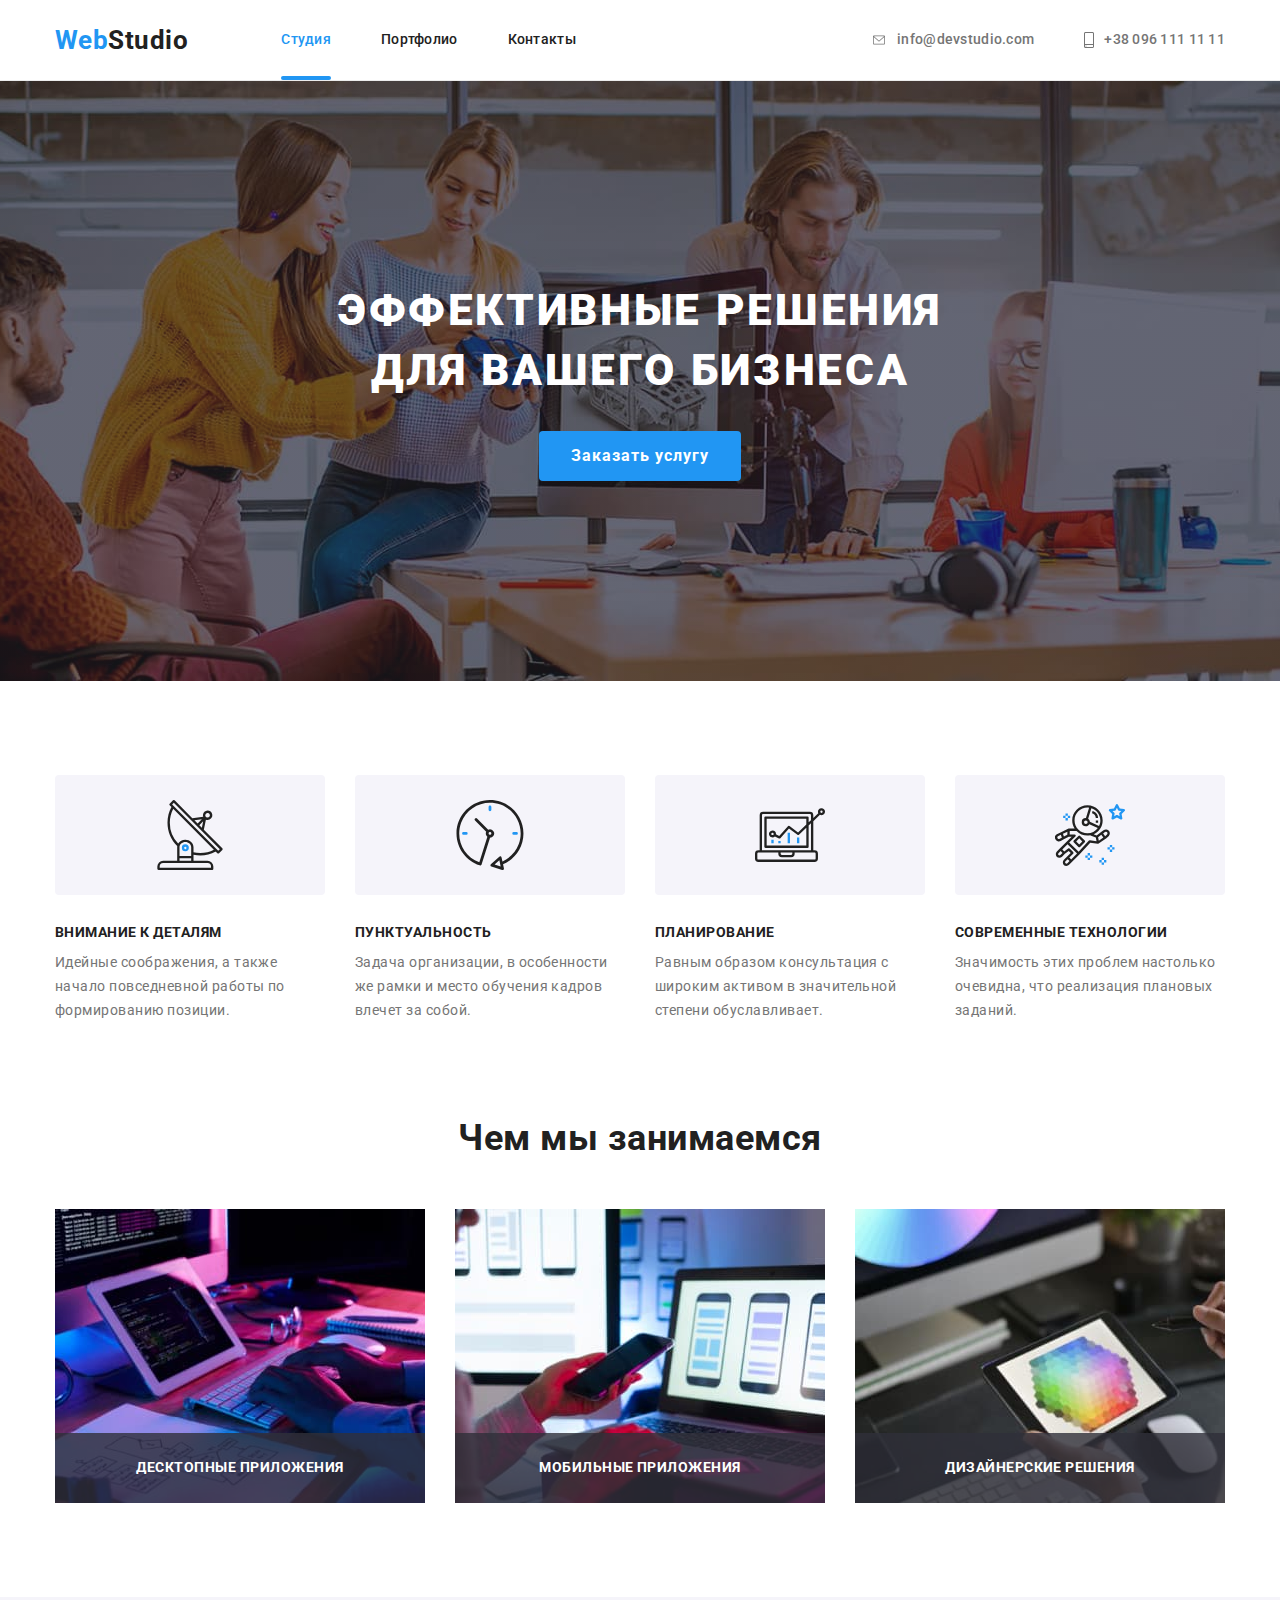
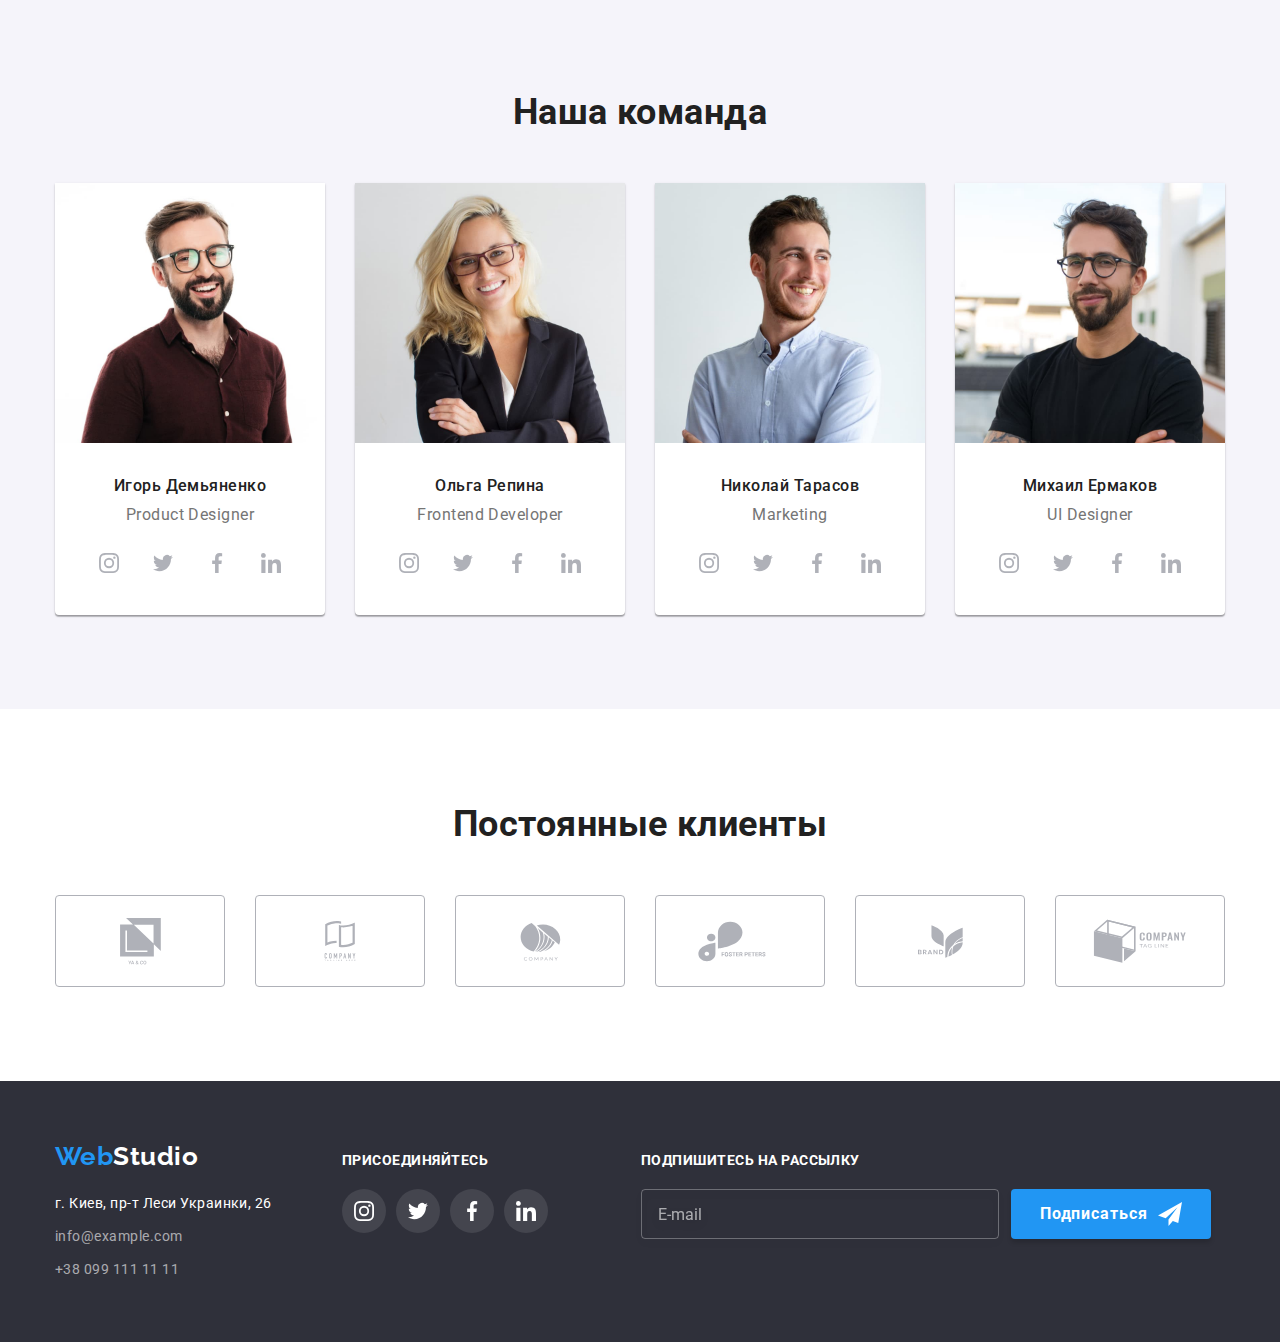
==== index.html @ f4f3c97e "start" ====
<!DOCTYPE html>
<html lang="ru">
  <head>
    <meta charset="UTF-8" />
    <meta http-equiv="X-UA-Compatible" content="IE=edge" />
    <meta name="viewport" content="width=device-width, initial-scale=1.0" />
    <title>Document</title>
    <link rel="preconnect" href="https://fonts.googleapis.com" />
    <link rel="preconnect" href="https://fonts.gstatic.com" crossorigin />
    <link
      href="https://fonts.googleapis.com/css2?family=Raleway:wght@700&family=Roboto:wght@400;500;700;900&display=swap"
      rel="stylesheet"
    />
    <link
      rel="stylesheet"
      href="https://cdnjs.cloudflare.com/ajax/libs/modern-normalize/1.1.0/modern-normalize.min.css"
    />
    <link rel="stylesheet" href="./css/styles.css" />
  </head>

  <body>
    <!-- Шапка -->
    <header class="page-header">
      <nav class="container site-nav">
        <a href="./index.html" lang="en" class="logo link"> <span class="web">Web</span>Studio </a>

        <ul class="nav list">
          <li class="item"><a href="./index.html" class="link current"> Студия </a></li>
          <li class="item"><a href="./portfolio.html" class="link"> Портфолио </a></li>
          <li class="item"><a href="" target="_blank" class="link"> Контакты </a></li>
        </ul>

        <ul class="contacts list">
          <li class="item">
            <a href="mailto:info@devstudio.com" class="mail link">
              <svg class="header-icon" width="16" height="12">
                <use href="./images/icons/icons.svg#prefix__icon-envelope"></use></svg
              >info@devstudio.com
            </a>
          </li>
          <li class="item">
            <a href="tel:+380961111111" class="tel link">
              <svg class="header-icon" width="10" height="16">
                <use href="./images/icons/icons.svg#prefix__icon-smartphone"></use></svg
              >+38 096 111 11 11
            </a>
          </li>
        </ul>
      </nav>
    </header>

    <!-- Основная часть -->

    <main>
      <!-- Герой -->
      <section class="hero">
        <h1 class="hero-title">Эффективные решения для вашего бизнеса</h1>
        <button type="button" class="hero-button" data-modal-open>Заказать услугу</button>
      </section>

      <!-- Наши качества -->

      <section class="section skills">
        <div class="container">
          <h2 class="hidden-title">Наши качества</h2>
          <!-- Спрячем потом с помощью CSS -->
          <ul class="skills-list list">
            <li class="skill">
              <div class="skill-icon">
                <svg class="icon" width="70" height="70">
                  <use href="./images/icons/icons.svg#prefix__icon-antenna"></use>
                </svg>
              </div>
              <h3>Внимание к деталям</h3>
              <p>
                Идейные соображения, а также начало повседневной работы по формированию позиции.
              </p>
            </li>
            <li class="skill">
              <div class="skill-icon">
                <svg class="icon" width="70" height="70">
                  <use href="./images/icons/icons.svg#prefix__icon-clock"></use>
                </svg>
              </div>
              <h3>Пунктуальность</h3>
              <p>
                Задача организации, в особенности же рамки и место обучения кадров влечет за собой.
              </p>
            </li>
            <li class="skill">
              <div class="skill-icon">
                <svg class="icon" width="70" height="70">
                  <use href="./images/icons/icons.svg#prefix__icon-diagram"></use>
                </svg>
              </div>
              <h3>Планирование</h3>
              <p>
                Равным образом консультация с широким активом в значительной степени обуславливает.
              </p>
            </li>
            <li class="skill">
              <div class="skill-icon">
                <svg class="icon" width="70" height="70">
                  <use href="./images/icons/icons.svg#prefix__icon-astronaut"></use>
                </svg>
              </div>
              <h3>Cовременные технологии</h3>
              <p>Значимость этих проблем настолько очевидна, что реализация плановых заданий.</p>
            </li>
          </ul>
        </div>
      </section>

      <!-- Чем мы занимаемся -->

      <section class="section work-areas">
        <div class="container">
          <h2 class="section-title">Чем мы занимаемся</h2>
          <ul class="work-areas-list list">
            <li class="work-area-item">
              <img src="./images/img1.jpg" alt="Пишем код" width="370" height="294" />
              <div class="text-over">
                <p>Десктопные приложения</p>
              </div>
            </li>
            <li class="work-area-item">
              <img
                src="./images/img2.jpg"
                alt="Тестируем приложения на смартфоне"
                width="370"
                height="294"
              />
              <div class="text-over">
                <p>Мобильные приложения</p>
              </div>
            </li>
            <li class="work-area-item">
              <img
                src="./images/img3.jpg"
                alt="Подбираем цветовую гамму"
                width="370"
                height="294"
              />
              <div class="text-over">
                <p>Дизайнерские решения</p>
              </div>
            </li>
          </ul>
        </div>
      </section>

      <!-- Наша команда -->

      <section class="section team">
        <div class="container">
          <h2 class="section-title">Наша команда</h2>
          <ul class="our-team list">
            <li class="team-member igor">
              <img src="./images/img4.jpg" alt="Фото Игорь Демьяненко" width="270" height="260" />
              <div class="description">
                <h3 class="name">Игорь Демьяненко</h3>
                <p lang="en" class="position">Product Designer</p>
                <ul class="social-media-list list">
                  <li class="social-media-icon">
                    <a href="" class="social-link">
                      <svg class="icon" width="20" height="20">
                        <use href="./images/icons/icons.svg#prefix__icon-instagram"></use>
                      </svg>
                    </a>
                  </li>
                  <li class="social-media-icon">
                    <a href="" class="social-link">
                      <svg class="icon" width="20" height="20">
                        <use href="./images/icons/icons.svg#prefix__icon-twitter"></use>
                      </svg>
                    </a>
                  </li>
                  <li class="social-media-icon">
                    <a href="" class="social-link">
                      <svg class="icon" width="20" height="20">
                        <use href="./images/icons/icons.svg#prefix__icon-facebook"></use>
                      </svg>
                    </a>
                  </li>
                  <li class="social-media-icon">
                    <a href="" class="social-link">
                      <svg class="icon" width="20" height="20">
                        <use href="./images/icons/icons.svg#prefix__icon-linkedin"></use>
                      </svg>
                    </a>
                  </li>
                </ul>
              </div>
            </li>
            <li class="team-member olga">
              <img src="./images/img5.jpg" alt="Фото Ольга Репина" width="270" height="260" />
              <div class="description">
                <h3 class="name">Ольга Репина</h3>
                <p lang="en" class="position">Frontend Developer</p>
                <ul class="social-media-list list">
                  <li class="social-media-icon">
                    <a href="" class="social-link">
                      <svg class="icon" width="20" height="20">
                        <use href="./images/icons/icons.svg#prefix__icon-instagram"></use>
                      </svg>
                    </a>
                  </li>
                  <li class="social-media-icon">
                    <a href="" class="social-link">
                      <svg class="icon" width="20" height="20">
                        <use href="./images/icons/icons.svg#prefix__icon-twitter"></use>
                      </svg>
                    </a>
                  </li>
                  <li class="social-media-icon">
                    <a href="" class="social-link">
                      <svg class="icon" width="20" height="20">
                        <use href="./images/icons/icons.svg#prefix__icon-facebook"></use>
                      </svg>
                    </a>
                  </li>
                  <li class="social-media-icon">
                    <a href="" class="social-link">
                      <svg class="icon" width="20" height="20">
                        <use href="./images/icons/icons.svg#prefix__icon-linkedin"></use>
                      </svg>
                    </a>
                  </li>
                </ul>
              </div>
            </li>
            <li class="team-member nicholas">
              <img src="./images/img6.jpg" alt="Фото Николай Тарасов" width="270" height="260" />
              <div class="description">
                <h3 class="name">Николай Тарасов</h3>
                <p lang="en" class="position">Marketing</p>
                <ul class="social-media-list list">
                  <li class="social-media-icon">
                    <a href="" class="social-link">
                      <svg class="icon" width="20" height="20">
                        <use href="./images/icons/icons.svg#prefix__icon-instagram"></use>
                      </svg>
                    </a>
                  </li>
                  <li class="social-media-icon">
                    <a href="" class="social-link">
                      <svg class="icon" width="20" height="20">
                        <use href="./images/icons/icons.svg#prefix__icon-twitter"></use>
                      </svg>
                    </a>
                  </li>
                  <li class="social-media-icon">
                    <a href="" class="social-link">
                      <svg class="icon" width="20" height="20">
                        <use href="./images/icons/icons.svg#prefix__icon-facebook"></use>
                      </svg>
                    </a>
                  </li>
                  <li class="social-media-icon">
                    <a href="" class="social-link">
                      <svg class="icon" width="20" height="20">
                        <use href="./images/icons/icons.svg#prefix__icon-linkedin"></use>
                      </svg>
                    </a>
                  </li>
                </ul>
              </div>
            </li>
            <li class="team-member michael">
              <img src="./images/img7.jpg" alt="Фото Михаил Ермаков" width="270" height="260" />
              <div class="description">
                <h3 class="name">Михаил Ермаков</h3>
                <p lang="en" class="position">UI Designer</p>
                <ul class="social-media-list list">
                  <li class="social-media-icon">
                    <a href="" class="social-link">
                      <svg class="icon" width="20" height="20">
                        <use href="./images/icons/icons.svg#prefix__icon-instagram"></use>
                      </svg>
                    </a>
                  </li>
                  <li class="social-media-icon">
                    <a href="" class="social-link">
                      <svg class="icon" width="20" height="20">
                        <use href="./images/icons/icons.svg#prefix__icon-twitter"></use>
                      </svg>
                    </a>
                  </li>
                  <li class="social-media-icon">
                    <a href="" class="social-link">
                      <svg class="icon" width="20" height="20">
                        <use href="./images/icons/icons.svg#prefix__icon-facebook"></use>
                      </svg>
                    </a>
                  </li>
                  <li class="social-media-icon">
                    <a href="" class="social-link">
                      <svg class="icon" width="20" height="20">
                        <use href="./images/icons/icons.svg#prefix__icon-linkedin"></use>
                      </svg>
                    </a>
                  </li>
                </ul>
              </div>
            </li>
          </ul>
        </div>
      </section>

      <!-- Постоянные клиенты -->

      <section class="section clients">
        <div class="container">
          <h2 class="section-title">Постоянные клиенты</h2>
          <ul class="clients-list list">
            <li class="client-list-item">
              <a href="" class="client-company link">
                <svg class="client-icon" width="41" height="46.7">
                  <use href="./images/icons/icons.svg#prefix__icon-yaco"></use>
                </svg>
              </a>
            </li>
            <li class="client-list-item">
              <a href="" class="client-company link">
                <svg class="client-icon" width="40" height="52">
                  <use href="./images/icons/icons.svg#prefix__icon-company-tagline"></use>
                </svg>
              </a>
            </li>
            <li class="client-list-item">
              <a href="" class="client-company link">
                <svg class="client-icon" width="43" height="41">
                  <use href="./images/icons/icons.svg#prefix__icon-company"></use>
                </svg>
              </a>
            </li>
            <li class="client-list-item">
              <a href="" class="client-company link">
                <svg class="client-icon" width="84" height="41">
                  <use href="./images/icons/icons.svg#prefix__icon-foster-petters"></use>
                </svg>
              </a>
            </li>
            <li class="client-list-item">
              <a href="" class="client-company link">
                <svg class="client-icon" width="63" height="45">
                  <use href="./images/icons/icons.svg#prefix__icon-brand"></use>
                </svg>
              </a>
            </li>
            <li class="client-list-item">
              <a href="" class="client-company link">
                <svg class="client-icon" width="94" height="44">
                  <use href="./images/icons/icons.svg#prefix__icon-tag-line"></use>
                </svg>
              </a>
            </li>
          </ul>
        </div>
      </section>
    </main>

    <!-- Футер -->

    <footer class="page-footer">
      <div class="container footer-flex">
        <div>
          <a href="./index.html" lang="en" class="white-logo link">
            <span class="web">Web</span>Studio
          </a>

          <address>
            <ul class="address-list list">
              <li>
                <a
                  href="https://goo.gl/maps/A1SFex8QC9FyxfqN6"
                  target="_blank"
                  rel="noopener noreferrer"
                  class="link"
                >
                  г. Киев, пр-т Леси Украинки, 26
                </a>
              </li>
              <li>
                <a href="mailto:info@example.com" class="link"> info@example.com </a>
              </li>
              <li><a href="tel:+380991111111" class="link">+38 099 111 11 11</a></li>
            </ul>
          </address>
        </div>
        <div class="social-links">
          <h2 class="hidden-title">Социальные сети</h2>
          <h3>Присоединяйтесь</h3>
          <ul class="social-media-list list">
            <li class="footer-media-icon">
              <a href="" class="footer-social-link">
                <svg class="icon" width="20" height="20">
                  <use href="./images/icons/icons.svg#prefix__icon-instagram"></use>
                </svg>
              </a>
            </li>
            <li class="footer-media-icon">
              <a href="" class="footer-social-link">
                <svg class="icon" width="20" height="20">
                  <use href="./images/icons/icons.svg#prefix__icon-twitter"></use>
                </svg>
              </a>
            </li>
            <li class="footer-media-icon">
              <a href="" class="footer-social-link">
                <svg class="icon" width="20" height="20">
                  <use href="./images/icons/icons.svg#prefix__icon-facebook"></use>
                </svg>
              </a>
            </li>
            <li class="footer-media-icon">
              <a href="" class="footer-social-link">
                <svg class="icon" width="20" height="20">
                  <use href="./images/icons/icons.svg#prefix__icon-linkedin"></use>
                </svg>
              </a>
            </li>
          </ul>
        </div>

        <form class="subscription-form">
          <h3>Подпишитесь на рассылку</h3>
          <div class="subscription-form-field">
            <label class="visually-hidden" for="sub-email">Подписка на рассылку</label>
            <input
              class="subscription-input"
              type="email"
              name="E-mail"
              id="sub-email"
              placeholder="E-mail"
            />

            <button class="subscription-button" type="submit">
              Подписаться
              <svg class="icon" width="24" height="24">
                <use href="./images/icons/icons.svg#icon-send"></use>
              </svg>
            </button>
          </div>
        </form>
      </div>
    </footer>

    <div class="backdrop is-hidden" data-modal>
      <div class="modal">
        <button class="close-icon" data-modal-close>
          <svg width="11" height="11">
            <use href="./images/icons/icons.svg#icon-close-btn"></use>
          </svg>
        </button>
        <h2 class="hidden-title">Форма заказа услуги</h2>
        <p class="modal-title">Оставьте свои данные, мы вам перезвоним</p>
        <form class="form" autocomplete="off">
          <div class="form-field">
            <label for="name" class="input-label">Имя</label>
            <div class="input-wrap">
              <input type="text" name="username" id="name" class="modal-input" autofocus />
              <svg class="input-icon" width="18" height="18">
                <use href="./images/icons/icons.svg#icon-person-black"></use>
              </svg>
            </div>
          </div>
          <div class="form-field">
            <label for="tel" class="input-label">Телефон</label>
            <div class="input-wrap">
              <input type="tel" name="username" id="tel" class="modal-input" />
              <svg class="input-icon" width="18" height="18">
                <use href="./images/icons/icons.svg#icon-phone-black"></use>
              </svg>
            </div>
          </div>
          <div class="form-field">
            <label for="email" class="input-label">Почта</label>
            <div class="input-wrap">
              <input type="email" name="email" id="email" class="modal-input" />
              <svg class="input-icon" width="18" height="18">
                <use href="./images/icons/icons.svg#icon-email-black"></use>
              </svg>
            </div>
          </div>
          <div class="form-field comments-field">
            <label for="comments" class="input-label">Комментарий</label>
            <textarea
              class="modal-input comments"
              name="comments"
              id="comments"
              placeholder="Введите текст"
            ></textarea>
          </div>
          <div class="form-field agreement">
            <input
              type="checkbox"
              class="modal-check visually-hidden"
              name="confirm"
              id="confirm"
            />
            <label for="confirm" class="confirm-label">
              Соглашаюсь с рассылкой и принимаю
              <a href="" class="link confirm-rools">Условия договора</a>
            </label>
          </div>
          <button type="submit" class="send-button">Отправить</button>
        </form>
      </div>
    </div>
    <script src="./js/modal.js"></script>
  </body>
</html>
---- css/styles.css ----
:root {
  --primary-text-color: #212121;
  --secondary-text-color: #757575;
  --accent-color: #2196f3;
  --main-white: #ffffff;
  --dark-bg-color: #2f303a;
  --light-bg-color: #f5f4fa;
  --transition-duration: 250ms;
  --transition-timing-function: cubic-bezier(0.4, 0, 0.2, 1);
}

body {
  color: var(--primary-text-color);
  background-color: var(--main-white, #ffffff);

  font-family: Roboto, sans-serif;
  letter-spacing: 0.03em;
}

.page-header {
  background-color: #ffffff;
  border-bottom: 1px solid #ececec;
}

.container {
  width: 1200px;
  margin-left: auto;
  margin-right: auto;
  padding-left: 15px;
  padding-right: 15px;
}

/* logo */
.site-nav {
  display: flex;
  align-items: center;
}
.logo {
  color: var(--primary-text-color);

  font-family: Raleway, sans-serif;
  font-weight: 700;
  font-size: 26px;
  line-height: 1.19;
}
.web {
  color: var(--accent-color);
}

/* header */
.list {
  padding: 0;
  margin: 0;

  list-style: none;
}
.link,
.link:visited {
  text-decoration: none;
  color: inherit;
  font-family: inherit;

  transition-property: color;
  transition-duration: var(--transition-duration);
  transition-timing-function: var(--transition-timing-function);
}
.nav {
  display: flex;
  margin-left: 93px;
}
.nav .item {
  position: relative;
}
.nav .item:not(:last-child) {
  margin-right: 50px;
}

.nav .link {
  display: block;
  padding-top: 32px;
  padding-bottom: 32px;

  color: var(--primary-text-color);

  font-weight: 500;
  font-size: 14px;
  line-height: 1.14;
  letter-spacing: 0.02em;
}
.nav .link.current {
  color: var(--accent-color);
}
.current::after {
  content: '';
  position: absolute;
  left: 0;
  bottom: 0;

  height: 4px;
  width: 100%;
  background: #2196f3;
  border-radius: 2px;
}

.contacts {
  display: flex;
  margin-left: auto;
}
.contacts .item + .item {
  margin-left: 50px;
}

.contacts .link {
  display: block;
  padding-top: 32px;
  padding-bottom: 32px;

  color: var(--secondary-text-color);

  font-weight: 500;
  font-size: 14px;
  line-height: 1.14;
  letter-spacing: 0.02em;
}
.site-nav .link:hover,
.site-nav .link:focus {
  color: var(--accent-color);
}
.contacts .item > a {
  display: inline-flex;
  justify-content: center;
  align-items: center;
}
.header-icon {
  fill: currentColor;
  margin-right: 10px;
}

/* hero */
.hero {
  max-width: 1600px;
  min-height: 600px;
  margin-left: auto;
  margin-right: auto;

  padding-top: 200px;
  padding-bottom: 200px;

  background-color: #c4c4c4;
  background-image: linear-gradient(to right, rgba(47, 48, 58, 0.4), rgba(47, 48, 58, 0.4)),
    url(../images/icons/fon.jpg);
  background-repeat: no-repeat;
  background-position: center;
  background-size: cover;

  /* background-color: var(--secondary-bg-color); */
  text-align: center;
}
.hero-title {
  margin: 0 auto;
  margin-bottom: 30px;
  width: 696px;

  color: var(--main-white);

  font-weight: 900;
  font-size: 44px;
  line-height: 1.36;

  letter-spacing: 0.06em;
  text-transform: uppercase;
}
.hero-button {
  display: inline-block;
  padding: 10px 32px;
  border-radius: 4px;
  min-width: 200px;
  border: none;

  color: var(--main-white);
  background-color: var(--accent-color);
  cursor: pointer;

  font-family: inherit;
  font-weight: 700;
  font-size: 16px;
  line-height: 1.88;
  letter-spacing: 0.06em;
}

/* section skills */

/* .section {
  padding-top: 94px;
  padding-bottom: 94px;
}   
- мені зручніше було кожній секції окремо все задавати, 
до того ж, в мене окремо є секції skills & work-areas 
в них відрізняються паддінги, чи їх треба в одну секцію винести? 
*/

.skills {
  padding-top: 94px;
  padding-bottom: 94px;
}
.hidden-title,
.visually-hidden {
  position: absolute;
  width: 1px;
  height: 1px;
  margin: -1px;
  border: 0;
  padding: 0;

  white-space: nowrap;
  clip-path: inset(100%);
  clip: rect(0 0 0 0);
  overflow: hidden;
}
.skills-list {
  display: flex;
  justify-content: space-between;
}
.skill {
  /* width: 270px; */
  width: calc((100% - 3 * 30px) / 4);
}

.skill-icon {
  display: flex;
  justify-content: center;
  align-items: center;

  width: 270px;
  height: 120px;

  background-color: var(--light-bg-color);

  border-radius: 4px;
  margin-top: 0;
  margin-bottom: 30px;
}

.skills-list h3 {
  margin-top: 0;
  margin-bottom: 10px;

  font-weight: 700;
  font-size: 14px;
  line-height: 1.14;

  text-transform: uppercase;
}
.skills-list p {
  margin-top: 0;
  margin-bottom: 0;

  color: var(--secondary-text-color);

  font-size: 14px;
  line-height: 1.71;
}

/* work areas section */
.work-areas {
  margin-top: 0;
  margin-bottom: 0;
  padding-bottom: 94px;
}
.work-areas-list {
  display: flex;
  justify-content: space-between;
  /* vertical-align: bottom; */
}
.section-title {
  margin-top: 0;
  margin-bottom: 50px;

  font-weight: 700;
  font-size: 36px;
  line-height: 1.17;
  text-align: center;
}
.work-area-item {
  position: relative;
}
.work-area-item img {
  display: block;
}

.text-over {
  position: absolute;
  display: flex;
  justify-content: center;
  align-items: center;

  left: 0;
  bottom: 0;

  width: 100%;
  height: 70px;
  padding: 27px;

  background-color: rgba(47, 48, 58, 0.8);
  color: var(--main-white);

  font-weight: 700;
  font-size: 14px;
  line-height: 1.14;

  text-transform: uppercase;
}

/* team section */
.team {
  padding-top: 94px;
  padding-bottom: 94px;

  background-color: var(--light-bg-color);
}
.our-team {
  display: flex;
  justify-content: space-between;
}

.team-member {
  background-color: var(--main-white);

  box-shadow: 0px 1px 3px rgba(0, 0, 0, 0.12), 0px 1px 1px rgba(0, 0, 0, 0.14),
    0px 2px 1px rgba(0, 0, 0, 0.2);
  border-radius: 0px 0px 4px 4px;
}
.description {
  padding-top: 30px;
  padding-bottom: 30px;
}
.name {
  margin-top: 0;
  margin-bottom: 10px;

  font-weight: 500;
  font-size: 16px;
  line-height: 1.18;
  text-align: center;
}
.position {
  margin-top: 0;
  margin-bottom: 16px;

  color: var(--secondary-text-color);

  font-size: 16px;
  line-height: 1.18;
  text-align: center;
}
.social-media-list {
  display: flex;
  align-items: center;
  justify-content: center;
}
.social-media-icon + .social-media-icon {
  margin-left: 10px;
}
.social-link {
  display: inline-flex;
  justify-content: center;
  align-items: center;

  padding: 0;
  width: 44px;
  height: 44px;
  border-radius: 50%;

  fill: #afb1b8;

  transition: fill var(--transition-duration) var(--transition-timing-function),
    background-color var(--transition-duration) var(--transition-timing-function);
}

.social-link:hover,
.social-link:focus {
  fill: var(--main-white);
  background-color: var(--accent-color);
}

/* clients */
.clients {
  padding-top: 94px;
  padding-bottom: 94px;
}
.clients-list {
  display: flex;
  justify-content: space-between;
}
.client-company {
  display: inline-flex;
  align-items: center;
  justify-content: center;

  width: 170px;
  height: 92px;

  border: 1px solid #afb1b8;
  border-radius: 4px;
  fill: #afb1b8;

  transition: fill var(--transition-duration) var(--transition-timing-function),
    border var(--transition-duration) var(--transition-timing-function);
}

.client-company:hover,
.client-company:focus {
  fill: var(--accent-color);
  border: 1px solid var(--accent-color);
}

/* Portfolio */
/* filter */
.projects {
  padding-top: 94px;
  padding-bottom: 94px;
}
.filter-list {
  padding-bottom: 50px;
  display: flex;
  justify-content: center;
}
.filter-list .item:not(:last-child) {
  margin-right: 8px;
}

.filter-button {
  min-width: 73px;
  padding: 6px 22px;
  border: none;
  border-radius: 4px;

  color: var(--primary-text-color);
  background-color: #f5f4fa;

  font-family: Roboto, sans-serif;
  font-style: normal;
  font-weight: 500;
  font-size: 16px;
  line-height: 1.62;
  text-align: center;
  letter-spacing: 0.03em;

  transition: color var(--transition-duration) var(--transition-timing-function),
    background-color var(--transition-duration) var(--transition-timing-function),
    box-shadow var(--transition-duration) var(--transition-timing-function);
}
.filter-button:hover,
.filter-button:focus {
  color: var(--main-white);
  background-color: var(--accent-color);
  cursor: pointer;

  box-shadow: 0px 3px 1px rgba(0, 0, 0, 0.1), 0px 1px 2px rgba(0, 0, 0, 0.08),
    0px 2px 2px rgba(0, 0, 0, 0.12);
}

/* gallery */
.projects-list {
  display: flex;
  flex-wrap: wrap;
}
.projects-list-item {
  /* width: 370px; */
  width: calc((100% - 60px) / 3);
  margin-right: 30px;
  margin-bottom: 30px;
}
.projects-list-item:nth-child(3n) {
  margin-right: 0;
}
.projects-list-item:nth-last-child(-n + 3) {
  margin-bottom: 0;
}
.project {
  display: block;

  transition: box-shadow var(--transition-duration) var(--transition-timing-function);
}
.overlay {
  position: relative;
  overflow: hidden;
  display: flex;
}
.project-description {
  position: absolute;
  top: 0;
  left: 0;
  display: flex;
  justify-content: center;
  align-items: center;

  width: 100%;
  height: 100%;
  padding: 63px 24px;

  background-color: var(--accent-color);
  opacity: 0.9;
  color: var(--main-white);
  font-size: 18px;
  line-height: 1.5;
  transform: translateY(105%);

  transition: transform var(--transition-duration) var(--transition-timing-function);
}

.project:hover,
.project:focus {
  box-shadow: 0px 1px 1px rgba(0, 0, 0, 0.12), 0px 4px 4px rgba(0, 0, 0, 0.06),
    1px 4px 6px rgba(0, 0, 0, 0.16);
  cursor: pointer;
}

.project:hover .project-description,
.project:focus .project-description {
  transform: translateY(0);
}
.project > img {
  display: block;
}

.projects-list-item .text {
  padding: 20px 24px;
  border-bottom: 1px solid #eeeeee;
  border-left: 1px solid #eeeeee;
  border-right: 1px solid #eeeeee;
}
.project-title {
  margin-top: 0;
  margin-bottom: 4px;

  font-weight: 700;
  font-size: 18px;
  line-height: 2;
  letter-spacing: 0.06em;
}
.project-type {
  margin-top: 0;
  margin-bottom: 0;

  color: var(--secondary-text-color);

  font-size: 16px;
  line-height: 1.88;
}

/* footer */
.page-footer {
  padding-top: 60px;
  padding-bottom: 60px;

  background-color: var(--dark-bg-color);
}
.page-footer .white-logo {
  display: block;
  margin-bottom: 20px;

  color: var(--main-white);

  font-family: Raleway, sans-serif;
  font-weight: 700;
  font-size: 26px;
  line-height: 1.19;
}
.address-list > li:not(:last-child) {
  display: block;
  margin-bottom: 9px;
}
.address-list .link {
  color: rgba(255, 255, 255, 0.6);

  font-style: normal;
  font-weight: 400;
  font-size: 14px;
  line-height: 1.71;
}
.address-list .link:hover,
.address-list .link:focus {
  color: var(--accent-color);
}
.address-list [rel] {
  color: var(--main-white);
}
.page-footer h3 {
  margin-top: 0;
  margin-bottom: 20px;

  font-weight: 700;
  font-size: 14px;
  line-height: 1.14;

  text-transform: uppercase;
  color: var(--main-white);
}
.footer-flex {
  display: flex;
  align-items: baseline;
  /* justify-content: space-between; */
}
.social-links {
  margin-left: 70px;
}
.footer-media-icon + .footer-media-icon {
  margin-left: 10px;
}
.footer-social-link {
  display: inline-flex;
  justify-content: center;
  align-items: center;

  padding: 0;
  width: 44px;
  height: 44px;
  border-radius: 50%;

  fill: var(--main-white);
  background-color: rgba(255, 255, 255, 0.1);

  transition: background-color var(--transition-duration) var(--transition-timing-function);
}
.footer-social-link:hover,
.footer-social-link:focus {
  background-color: var(--accent-color);
}
.subscription-form {
  margin-left: 93px;
}
.subscription-form-field {
  display: flex;
}
.subscription-input {
  width: 358px;
  height: 50px;
  padding-left: 16px;

  border: 1px solid rgba(255, 255, 255, 0.3);
  filter: drop-shadow(0px 4px 4px rgba(0, 0, 0, 0.15));
  border-radius: 4px;

  background-color: transparent;
  color: var(--main-white);
  outline: none;

  cursor: pointer;
  transition: border-color var(--transition-duration) var(--transition-timing-function);
}
.subscription-input::placeholder {
  color: rgba(255, 255, 255, 0.6);
}
.subscription-input:hover,
.subscription-input:focus {
  border-color: var(--accent-color);
}
.subscription-button {
  display: flex;
  align-items: center;
  justify-content: center;

  padding: 10px;
  min-width: 200px;
  margin-left: 12px;

  color: var(--main-white);
  background-color: var(--accent-color);
  box-shadow: 0px 4px 4px rgba(0, 0, 0, 0.15);
  border: none;
  border-radius: 4px;

  font-family: inherit;
  font-weight: 700;
  font-size: 16px;
  line-height: 1.88;
  letter-spacing: 0.06em;

  cursor: pointer;
}
.subscription-button .icon {
  margin-left: 10px;
}

/*  MODAL */

.backdrop {
  position: fixed;
  top: 0;
  left: 0;
  width: 100%;
  height: 100%;

  background-color: rgba(0, 0, 0, 0.2);
  transition: opacity 300ms var(--transition-timing-function),
    visibility 300ms var(--transition-timing-function);
}
.backdrop.is-hidden {
  opacity: 0;
  pointer-events: none;
  visibility: hidden;
}

.backdrop.is-hidden .modal {
  transform: translate(-50%, -50%) scale(0.5) rotate(360deg);
}

.modal {
  position: absolute;
  z-index: 1;
  top: 50%;
  left: 50%;
  transform: translate(-50%, -50%) scale(1) rotate(0);

  width: 528px;
  min-height: 581px;
  padding: 40px 39px 40px 41px;

  background-color: var(--main-white);
  box-shadow: 0px 1px 3px rgba(0, 0, 0, 0.12), 0px 1px 1px rgba(0, 0, 0, 0.14),
    0px 2px 1px rgba(0, 0, 0, 0.2);
  border-radius: 4px;

  transition: transform 300ms var(--transition-timing-function);
}

.close-icon {
  display: flex;
  justify-content: center;
  align-items: center;

  position: absolute;
  top: 8px;
  right: 8px;

  width: 30px;
  height: 30px;

  background-color: transparent;
  border: 1px solid rgba(0, 0, 0, 0.1);
  border-radius: 50%;

  cursor: pointer;
  transition: fill var(--transition-duration) var(--transition-timing-function);
}
.close-icon:hover,
.close-icon:focus {
  fill: var(--accent-color);
}
.modal-title {
  margin-top: 0;
  margin-bottom: 12px;
  text-align: center;

  font-weight: 700;
  font-size: 20px;
  line-height: 1.15;

  color: var(--primary-text-color);
}

.form-field {
  margin-bottom: 10px;
}
.input-wrap {
  position: relative;
}

.modal-input {
  width: 100%;
  height: 40px;
  padding-left: 42px;

  border: 1px solid rgba(33, 33, 33, 0.2);
  border-radius: 4px;

  background-color: transparent;
  color: var(--primary-text-color);
  outline: none;

  cursor: pointer;
  transition: border-color var(--transition-duration) var(--transition-timing-function);
}

.modal-input:focus,
.modal-input:hover {
  border-color: var(--accent-color);
}

.modal-input:focus + .input-icon,
.modal-input:hover + .input-icon {
  fill: var(--accent-color);
}

.input-icon {
  position: absolute;
  left: 12px;
  top: 50%;
  transform: translateY(-50%);
  transition: fill var(--transition-duration) var(--transition-timing-function);
}
.comments-field {
  margin-bottom: 20px;
}
.comments {
  resize: none;

  height: 120px;
  padding: 16px;
}
.input-label {
  display: block;
  margin-bottom: 4px;

  font-size: 12px;
  line-height: 1.17;
  letter-spacing: 0.01em;

  color: var(--secondary-text-color);
}

.comments::placeholder {
  color: rgba(117, 117, 117, 0.5);
}

.agreement {
  margin-bottom: 30px;
}
.confirm-label {
  position: relative;
  display: flex;
  align-items: center;
  justify-content: center;

  font-size: 14px;
  line-height: 1.7;

  color: var(--secondary-text-color);
}
.confirm-label::before {
  content: '';
  width: 16px;
  height: 15px;

  border: 2px solid var(--primary-text-color);
  border-radius: 3px;
  margin-right: 8px;
}
.modal-check:checked + .confirm-label::before {
  background-color: var(--accent-color);
  background-image: url(../images/icons/check-icon.svg);
  background-repeat: no-repeat;
  background-position: center;
  background-size: contain;
  border: transparent;
}
.modal-check:hover + .confirm-label::before,
.modal-check:focus + .confirm-label::before {
  border-color: var(--accent-color);
}

.link.confirm-rools {
  margin-left: 4px;

  color: var(--accent-color);
  line-height: 0.85;
  border-bottom: 1px solid var(--accent-color);
}
.send-button {
  display: flex;
  justify-content: center;
  margin-right: auto;
  margin-left: auto;

  padding: 10px;
  min-width: 200px;

  color: var(--main-white);
  background-color: var(--accent-color);
  box-shadow: 0px 4px 4px rgba(0, 0, 0, 0.15);
  border: none;
  border-radius: 4px;

  font-family: inherit;
  font-weight: 700;
  font-size: 16px;
  line-height: 1.88;
  letter-spacing: 0.06em;

  cursor: pointer;
  transition: background-color var(--transition-duration) var(--transition-timing-function);
}
.send-button:hover,
.send-button:focus {
  background-color: #188ce8;
}
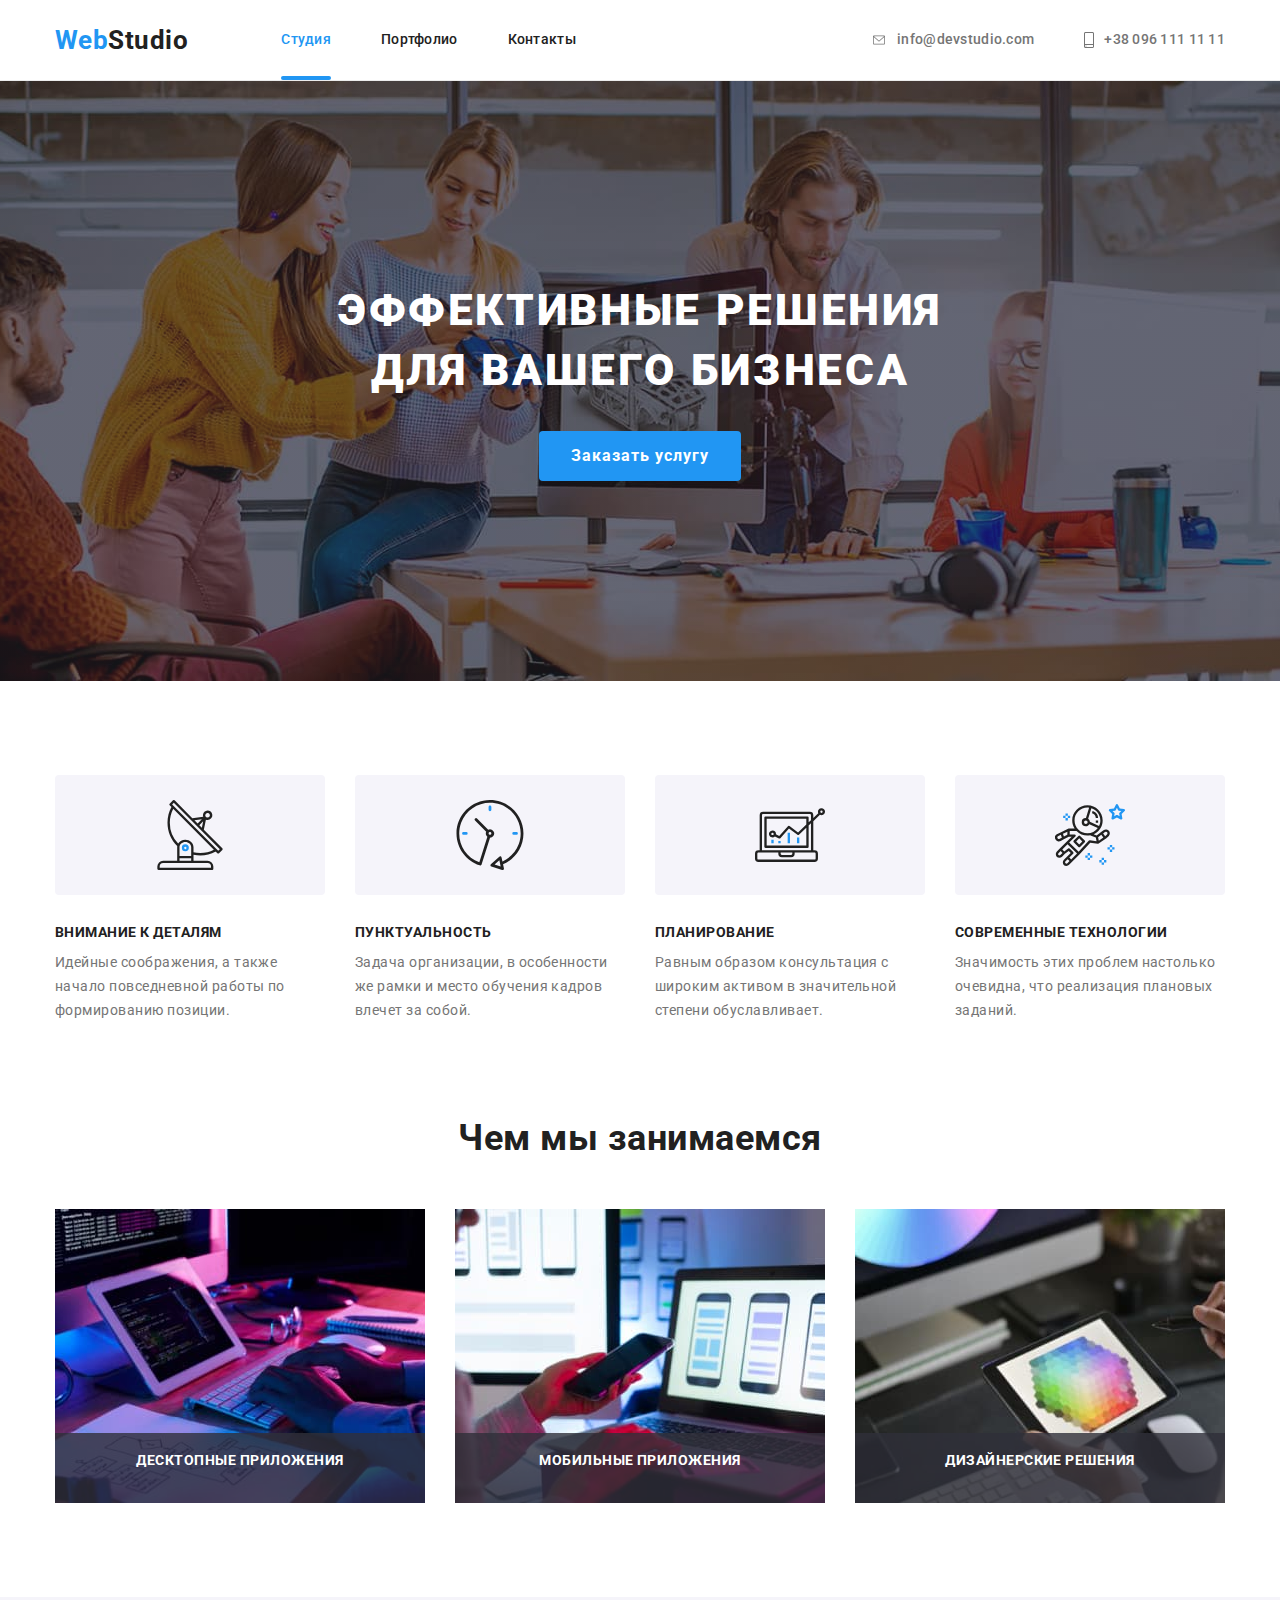
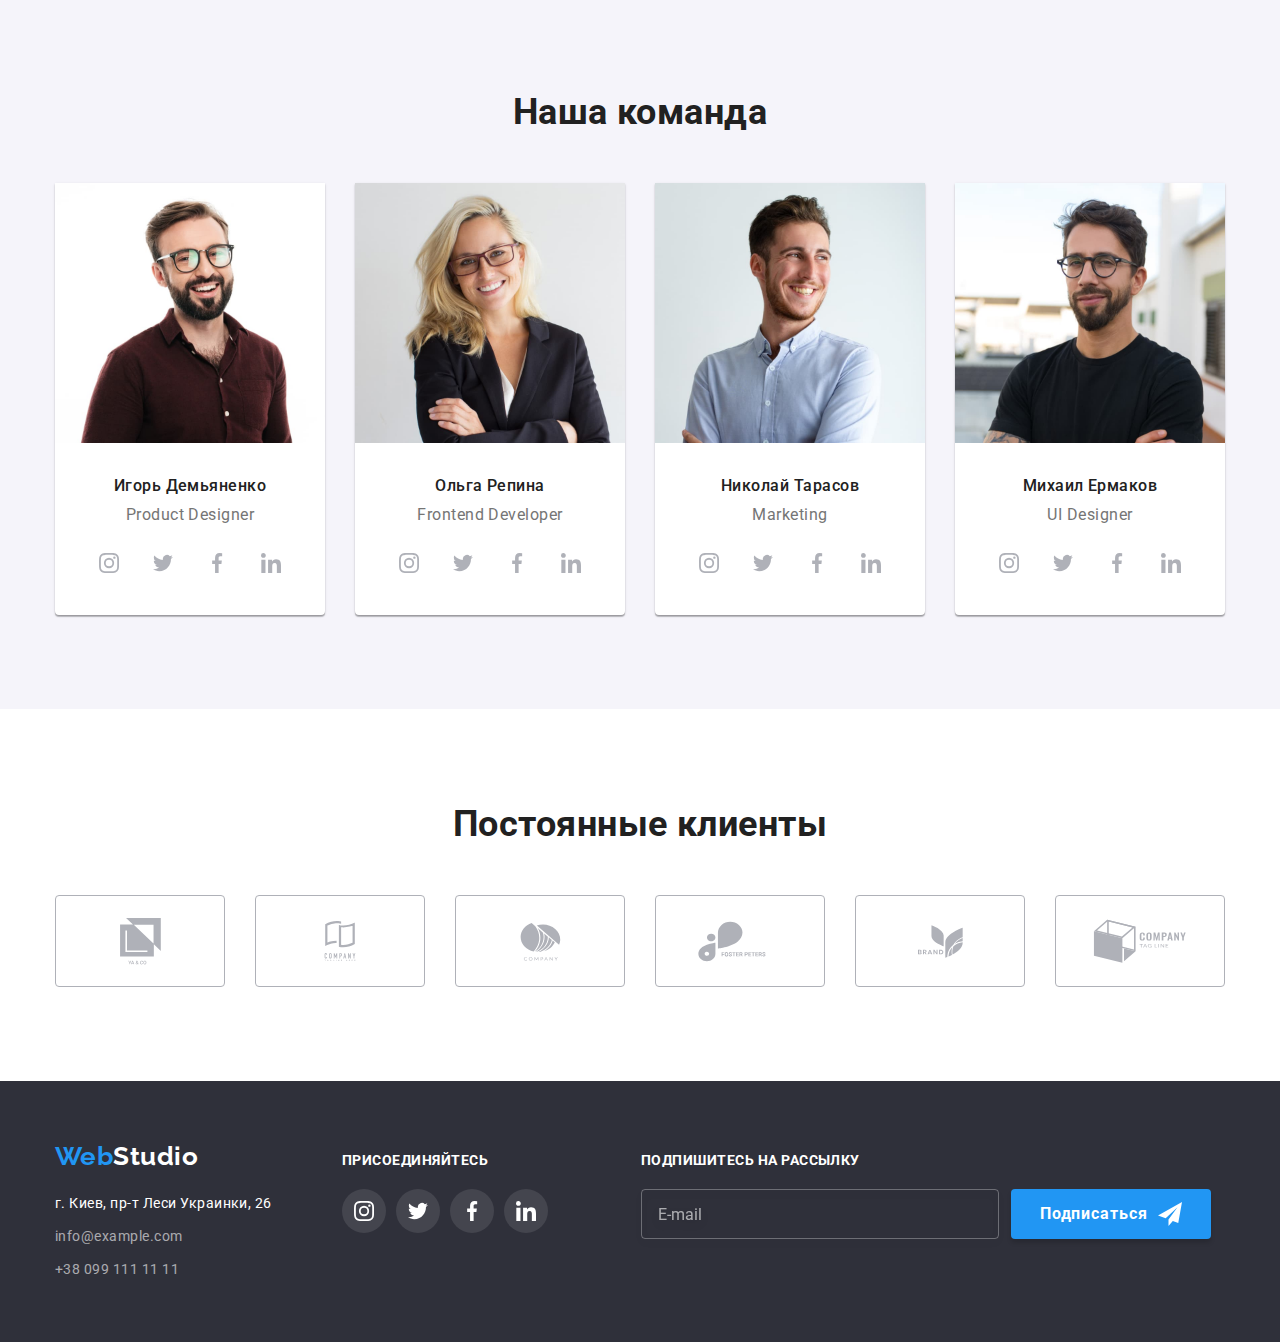
==== commit c72b2a66: "" ====
--- a/index.html
+++ b/index.html
@@ -20,33 +20,43 @@
 
   <body>
     <!-- Шапка -->
-    <header class="page-header">
-      <nav class="container site-nav">
-        <a href="./index.html" lang="en" class="logo link"> <span class="web">Web</span>Studio </a>
-
-        <ul class="nav list">
-          <li class="item"><a href="./index.html" class="link current"> Студия </a></li>
-          <li class="item"><a href="./portfolio.html" class="link"> Портфолио </a></li>
-          <li class="item"><a href="" target="_blank" class="link"> Контакты </a></li>
-        </ul>
-
-        <ul class="contacts list">
-          <li class="item">
-            <a href="mailto:info@devstudio.com" class="mail link">
-              <svg class="header-icon" width="16" height="12">
-                <use href="./images/icons/icons.svg#prefix__icon-envelope"></use></svg
-              >info@devstudio.com
-            </a>
-          </li>
-          <li class="item">
-            <a href="tel:+380961111111" class="tel link">
-              <svg class="header-icon" width="10" height="16">
-                <use href="./images/icons/icons.svg#prefix__icon-smartphone"></use></svg
-              >+38 096 111 11 11
-            </a>
-          </li>
-        </ul>
-      </nav>
+    <header class="header">
+      <div class="container">
+        <nav class="site-nav">
+          <a href="./index.html" lang="en" class="logo header__logo link">
+            <span class="logo__accent">Web</span>Studio
+          </a>
+
+          <ul class="nav list">
+            <li class="nav__item">
+              <a href="./index.html" class="nav__link link current"> Студия </a>
+            </li>
+            <li class="nav__item">
+              <a href="./portfolio.html" class="nav__link link"> Портфолио </a>
+            </li>
+            <li class="nav__item">
+              <a href="" target="_blank" class="nav__link link"> Контакты </a>
+            </li>
+          </ul>
+
+          <ul class="contacts list">
+            <li class="contacts__item">
+              <a href="mailto:info@devstudio.com" class="contacts__link link">
+                <svg class="contacts__icon" width="16" height="12">
+                  <use href="./images/icons/icons.svg#prefix__icon-envelope"></use></svg
+                >info@devstudio.com
+              </a>
+            </li>
+            <li class="contacts__item">
+              <a href="tel:+380961111111" class="contacts__link link">
+                <svg class="contacts__icon" width="10" height="16">
+                  <use href="./images/icons/icons.svg#prefix__icon-smartphone"></use></svg
+                >+38 096 111 11 11
+              </a>
+            </li>
+          </ul>
+        </nav>
+      </div>
     </header>
 
     <!-- Основная часть -->
@@ -54,15 +64,17 @@
     <main>
       <!-- Герой -->
       <section class="hero">
-        <h1 class="hero-title">Эффективные решения для вашего бизнеса</h1>
-        <button type="button" class="hero-button" data-modal-open>Заказать услугу</button>
+        <div class="container">
+          <h1 class="main-title">Эффективные решения для вашего бизнеса</h1>
+          <button type="button" class="hero__button button" data-modal-open>Заказать услугу</button>
+        </div>
       </section>
 
       <!-- Наши качества -->
 
       <section class="section skills">
         <div class="container">
-          <h2 class="hidden-title">Наши качества</h2>
+          <h2 class="visually-hidden">Наши качества</h2>
           <!-- Спрячем потом с помощью CSS -->
           <ul class="skills-list list">
             <li class="skill">
@@ -161,29 +173,29 @@
                 <h3 class="name">Игорь Демьяненко</h3>
                 <p lang="en" class="position">Product Designer</p>
                 <ul class="social-media-list list">
-                  <li class="social-media-icon">
-                    <a href="" class="social-link">
+                  <li class="social-media-list__icon">
+                    <a href="" class="social-media-list__link social-media-list__link--light">
                       <svg class="icon" width="20" height="20">
                         <use href="./images/icons/icons.svg#prefix__icon-instagram"></use>
                       </svg>
                     </a>
                   </li>
-                  <li class="social-media-icon">
-                    <a href="" class="social-link">
+                  <li class="social-media-list__icon">
+                    <a href="" class="social-media-list__link social-media-list__link--light">
                       <svg class="icon" width="20" height="20">
                         <use href="./images/icons/icons.svg#prefix__icon-twitter"></use>
                       </svg>
                     </a>
                   </li>
-                  <li class="social-media-icon">
-                    <a href="" class="social-link">
+                  <li class="social-media-list__icon">
+                    <a href="" class="social-media-list__link social-media-list__link--light">
                       <svg class="icon" width="20" height="20">
                         <use href="./images/icons/icons.svg#prefix__icon-facebook"></use>
                       </svg>
                     </a>
                   </li>
-                  <li class="social-media-icon">
-                    <a href="" class="social-link">
+                  <li class="social-media-list__icon">
+                    <a href="" class="social-media-list__link social-media-list__link--light">
                       <svg class="icon" width="20" height="20">
                         <use href="./images/icons/icons.svg#prefix__icon-linkedin"></use>
                       </svg>
@@ -198,29 +210,29 @@
                 <h3 class="name">Ольга Репина</h3>
                 <p lang="en" class="position">Frontend Developer</p>
                 <ul class="social-media-list list">
-                  <li class="social-media-icon">
-                    <a href="" class="social-link">
+                  <li class="social-media-list__icon">
+                    <a href="" class="social-media-list__link social-media-list__link--light">
                       <svg class="icon" width="20" height="20">
                         <use href="./images/icons/icons.svg#prefix__icon-instagram"></use>
                       </svg>
                     </a>
                   </li>
-                  <li class="social-media-icon">
-                    <a href="" class="social-link">
+                  <li class="social-media-list__icon">
+                    <a href="" class="social-media-list__link social-media-list__link--light">
                       <svg class="icon" width="20" height="20">
                         <use href="./images/icons/icons.svg#prefix__icon-twitter"></use>
                       </svg>
                     </a>
                   </li>
-                  <li class="social-media-icon">
-                    <a href="" class="social-link">
+                  <li class="social-media-list__icon">
+                    <a href="" class="social-media-list__link social-media-list__link--light">
                       <svg class="icon" width="20" height="20">
                         <use href="./images/icons/icons.svg#prefix__icon-facebook"></use>
                       </svg>
                     </a>
                   </li>
-                  <li class="social-media-icon">
-                    <a href="" class="social-link">
+                  <li class="social-media-list__icon">
+                    <a href="" class="social-media-list__link social-media-list__link--light">
                       <svg class="icon" width="20" height="20">
                         <use href="./images/icons/icons.svg#prefix__icon-linkedin"></use>
                       </svg>
@@ -235,29 +247,29 @@
                 <h3 class="name">Николай Тарасов</h3>
                 <p lang="en" class="position">Marketing</p>
                 <ul class="social-media-list list">
-                  <li class="social-media-icon">
-                    <a href="" class="social-link">
+                  <li class="social-media-list__icon">
+                    <a href="" class="social-media-list__link social-media-list__link--light">
                       <svg class="icon" width="20" height="20">
                         <use href="./images/icons/icons.svg#prefix__icon-instagram"></use>
                       </svg>
                     </a>
                   </li>
-                  <li class="social-media-icon">
-                    <a href="" class="social-link">
+                  <li class="social-media-list__icon">
+                    <a href="" class="social-media-list__link social-media-list__link--light">
                       <svg class="icon" width="20" height="20">
                         <use href="./images/icons/icons.svg#prefix__icon-twitter"></use>
                       </svg>
                     </a>
                   </li>
-                  <li class="social-media-icon">
-                    <a href="" class="social-link">
+                  <li class="social-media-list__icon">
+                    <a href="" class="social-media-list__link social-media-list__link--light">
                       <svg class="icon" width="20" height="20">
                         <use href="./images/icons/icons.svg#prefix__icon-facebook"></use>
                       </svg>
                     </a>
                   </li>
-                  <li class="social-media-icon">
-                    <a href="" class="social-link">
+                  <li class="social-media-list__icon">
+                    <a href="" class="social-media-list__link social-media-list__link--light">
                       <svg class="icon" width="20" height="20">
                         <use href="./images/icons/icons.svg#prefix__icon-linkedin"></use>
                       </svg>
@@ -272,29 +284,29 @@
                 <h3 class="name">Михаил Ермаков</h3>
                 <p lang="en" class="position">UI Designer</p>
                 <ul class="social-media-list list">
-                  <li class="social-media-icon">
-                    <a href="" class="social-link">
+                  <li class="social-media-list__icon">
+                    <a href="" class="social-media-list__link social-media-list__link--light">
                       <svg class="icon" width="20" height="20">
                         <use href="./images/icons/icons.svg#prefix__icon-instagram"></use>
                       </svg>
                     </a>
                   </li>
-                  <li class="social-media-icon">
-                    <a href="" class="social-link">
+                  <li class="social-media-list__icon">
+                    <a href="" class="social-media-list__link social-media-list__link--light">
                       <svg class="icon" width="20" height="20">
                         <use href="./images/icons/icons.svg#prefix__icon-twitter"></use>
                       </svg>
                     </a>
                   </li>
-                  <li class="social-media-icon">
-                    <a href="" class="social-link">
+                  <li class="social-media-list__icon">
+                    <a href="" class="social-media-list__link social-media-list__link--light">
                       <svg class="icon" width="20" height="20">
                         <use href="./images/icons/icons.svg#prefix__icon-facebook"></use>
                       </svg>
                     </a>
                   </li>
-                  <li class="social-media-icon">
-                    <a href="" class="social-link">
+                  <li class="social-media-list__icon">
+                    <a href="" class="social-media-list__link social-media-list__link--light">
                       <svg class="icon" width="20" height="20">
                         <use href="./images/icons/icons.svg#prefix__icon-linkedin"></use>
                       </svg>
@@ -362,59 +374,63 @@
 
     <!-- Футер -->
 
-    <footer class="page-footer">
-      <div class="container footer-flex">
+    <footer class="footer">
+      <div class="container footer__flex">
         <div>
-          <a href="./index.html" lang="en" class="white-logo link">
-            <span class="web">Web</span>Studio
+          <a href="./index.html" lang="en" class="logo footer__logo">
+            <span class="logo__accent">Web</span>Studio
           </a>
 
           <address>
             <ul class="address-list list">
-              <li>
+              <li class="address-list__item">
                 <a
                   href="https://goo.gl/maps/A1SFex8QC9FyxfqN6"
                   target="_blank"
                   rel="noopener noreferrer"
-                  class="link"
+                  class="address-list__link address-list__link--white link"
                 >
                   г. Киев, пр-т Леси Украинки, 26
                 </a>
               </li>
-              <li>
-                <a href="mailto:info@example.com" class="link"> info@example.com </a>
+              <li class="address-list__item">
+                <a href="mailto:info@example.com" class="address-list__link link">
+                  info@example.com
+                </a>
               </li>
-              <li><a href="tel:+380991111111" class="link">+38 099 111 11 11</a></li>
+              <li class="address-list__item">
+                <a href="tel:+380991111111" class="address-list__link link">+38 099 111 11 11</a>
+              </li>
             </ul>
           </address>
         </div>
         <div class="social-links">
-          <h2 class="hidden-title">Социальные сети</h2>
-          <h3>Присоединяйтесь</h3>
+          <h2 class="visually-hidden">Социальные сети</h2>
+          <h3 class="block-title">Присоединяйтесь</h3>
           <ul class="social-media-list list">
-            <li class="footer-media-icon">
-              <a href="" class="footer-social-link">
+            <li class="social-media-list__icon">
+              <a href="" class="social-media-list__link social-media-list__link--dark">
                 <svg class="icon" width="20" height="20">
                   <use href="./images/icons/icons.svg#prefix__icon-instagram"></use>
                 </svg>
               </a>
             </li>
-            <li class="footer-media-icon">
-              <a href="" class="footer-social-link">
+            <li class="social-media-list__icon">
+              <a href="" class="social-media-list__link social-media-list__link--dark">
                 <svg class="icon" width="20" height="20">
                   <use href="./images/icons/icons.svg#prefix__icon-twitter"></use>
                 </svg>
               </a>
             </li>
-            <li class="footer-media-icon">
-              <a href="" class="footer-social-link">
+            <li class="social-media-list__icon">
+              <a href="" class="social-media-list__link social-media-list__link--dark">
                 <svg class="icon" width="20" height="20">
                   <use href="./images/icons/icons.svg#prefix__icon-facebook"></use>
                 </svg>
               </a>
             </li>
-            <li class="footer-media-icon">
-              <a href="" class="footer-social-link">
+            <li class="social-media-list__icon">
+              <a href="" class="social-media-list__link social-media-list__link--dark">
                 <svg class="icon" width="20" height="20">
                   <use href="./images/icons/icons.svg#prefix__icon-linkedin"></use>
                 </svg>
@@ -424,20 +440,20 @@
         </div>
 
         <form class="subscription-form">
-          <h3>Подпишитесь на рассылку</h3>
-          <div class="subscription-form-field">
+          <h3 class="block-title">Подпишитесь на рассылку</h3>
+          <div class="subscription-form__field">
             <label class="visually-hidden" for="sub-email">Подписка на рассылку</label>
             <input
-              class="subscription-input"
+              class="subscription-form__input"
               type="email"
               name="E-mail"
               id="sub-email"
               placeholder="E-mail"
             />
 
-            <button class="subscription-button" type="submit">
+            <button class="button subscription-form__button" type="submit">
               Подписаться
-              <svg class="icon" width="24" height="24">
+              <svg class="subscription-form__icon" width="24" height="24">
                 <use href="./images/icons/icons.svg#icon-send"></use>
               </svg>
             </button>
@@ -504,7 +520,7 @@
               <a href="" class="link confirm-rools">Условия договора</a>
             </label>
           </div>
-          <button type="submit" class="send-button">Отправить</button>
+          <button type="submit" class="button send-button">Отправить</button>
         </form>
       </div>
     </div>
--- a/css/styles.css
+++ b/css/styles.css
@@ -8,6 +8,24 @@
   --transition-duration: 250ms;
   --transition-timing-function: cubic-bezier(0.4, 0, 0.2, 1);
 }
+h1,
+h2,
+h3,
+h4,
+h5,
+h6 {
+  margin-top: 0;
+}
+
+p {
+  margin-top: 0;
+}
+
+ul {
+  padding: 0;
+  margin: 0;
+  list-style: none;
+}
 
 body {
   color: var(--primary-text-color);
@@ -17,7 +35,7 @@
   letter-spacing: 0.03em;
 }
 
-.page-header {
+.header {
   background-color: #ffffff;
   border-bottom: 1px solid #ececec;
 }
@@ -36,14 +54,17 @@
   align-items: center;
 }
 .logo {
-  color: var(--primary-text-color);
-
   font-family: Raleway, sans-serif;
   font-weight: 700;
   font-size: 26px;
   line-height: 1.19;
-}
-.web {
+
+  text-decoration: none;
+}
+.header__logo {
+  color: var(--primary-text-color);
+}
+.logo__accent {
   color: var(--accent-color);
 }
 
@@ -57,25 +78,34 @@
 .link,
 .link:visited {
   text-decoration: none;
-  color: inherit;
+  /* color: inherit; */
   font-family: inherit;
 
   transition-property: color;
   transition-duration: var(--transition-duration);
   transition-timing-function: var(--transition-timing-function);
 }
+.portfolio-link {
+  text-decoration: none;
+  color: inherit;
+  font-family: inherit;
+
+  transition-property: color;
+  transition-duration: var(--transition-duration);
+  transition-timing-function: var(--transition-timing-function);
+}
 .nav {
   display: flex;
   margin-left: 93px;
 }
-.nav .item {
+.nav__item {
   position: relative;
 }
-.nav .item:not(:last-child) {
+.nav__item:not(:last-child) {
   margin-right: 50px;
 }
 
-.nav .link {
+.nav__link {
   display: block;
   padding-top: 32px;
   padding-bottom: 32px;
@@ -106,12 +136,15 @@
   display: flex;
   margin-left: auto;
 }
-.contacts .item + .item {
+.contacts__item + .contacts__item {
   margin-left: 50px;
 }
 
-.contacts .link {
-  display: block;
+.contacts__link {
+  display: inline-flex;
+  justify-content: center;
+  align-items: center;
+
   padding-top: 32px;
   padding-bottom: 32px;
 
@@ -126,12 +159,8 @@
 .site-nav .link:focus {
   color: var(--accent-color);
 }
-.contacts .item > a {
-  display: inline-flex;
-  justify-content: center;
-  align-items: center;
-}
-.header-icon {
+
+.contacts__icon {
   fill: currentColor;
   margin-right: 10px;
 }
@@ -156,7 +185,7 @@
   /* background-color: var(--secondary-bg-color); */
   text-align: center;
 }
-.hero-title {
+.main-title {
   margin: 0 auto;
   margin-bottom: 30px;
   width: 696px;
@@ -170,39 +199,43 @@
   letter-spacing: 0.06em;
   text-transform: uppercase;
 }
-.hero-button {
-  display: inline-block;
-  padding: 10px 32px;
+.button {
   border-radius: 4px;
   min-width: 200px;
   border: none;
 
   color: var(--main-white);
   background-color: var(--accent-color);
-  cursor: pointer;
 
   font-family: inherit;
   font-weight: 700;
   font-size: 16px;
   line-height: 1.88;
   letter-spacing: 0.06em;
+
+  cursor: pointer;
+}
+
+.hero__button {
+  display: inline-block;
+  padding: 10px 32px;
 }
 
 /* section skills */
 
-/* .section {
+.section:not(.work-areas) {
   padding-top: 94px;
   padding-bottom: 94px;
-}   
-- мені зручніше було кожній секції окремо все задавати, 
+}
+
+/* - мені зручніше було кожній секції окремо все задавати, 
 до того ж, в мене окремо є секції skills & work-areas 
-в них відрізняються паддінги, чи їх треба в одну секцію винести? 
-*/
-
-.skills {
+в них відрізняються паддінги, чи їх треба в одну секцію винести?  */
+
+/* .skills {
   padding-top: 94px;
   padding-bottom: 94px;
-}
+} */
 .hidden-title,
 .visually-hidden {
   position: absolute;
@@ -358,10 +391,10 @@
   align-items: center;
   justify-content: center;
 }
-.social-media-icon + .social-media-icon {
+.social-media-list__icon + .social-media-list__icon {
   margin-left: 10px;
 }
-.social-link {
+.social-media-list__link {
   display: inline-flex;
   justify-content: center;
   align-items: center;
@@ -370,15 +403,16 @@
   width: 44px;
   height: 44px;
   border-radius: 50%;
-
+}
+.social-media-list__link--light {
   fill: #afb1b8;
 
   transition: fill var(--transition-duration) var(--transition-timing-function),
     background-color var(--transition-duration) var(--transition-timing-function);
 }
 
-.social-link:hover,
-.social-link:focus {
+.social-media-list__link--light:hover,
+.social-media-list__link--light:focus {
   fill: var(--main-white);
   background-color: var(--accent-color);
 }
@@ -550,28 +584,23 @@
 }
 
 /* footer */
-.page-footer {
+.footer {
   padding-top: 60px;
   padding-bottom: 60px;
 
   background-color: var(--dark-bg-color);
 }
-.page-footer .white-logo {
+.footer__logo {
   display: block;
   margin-bottom: 20px;
 
   color: var(--main-white);
-
-  font-family: Raleway, sans-serif;
-  font-weight: 700;
-  font-size: 26px;
-  line-height: 1.19;
-}
-.address-list > li:not(:last-child) {
+}
+.address-list__item:not(:last-child) {
   display: block;
   margin-bottom: 9px;
 }
-.address-list .link {
+.address-list__link {
   color: rgba(255, 255, 255, 0.6);
 
   font-style: normal;
@@ -579,14 +608,15 @@
   font-size: 14px;
   line-height: 1.71;
 }
-.address-list .link:hover,
-.address-list .link:focus {
+.address-list__link:hover,
+.address-list__link:focus {
   color: var(--accent-color);
 }
-.address-list [rel] {
+
+.address-list__link--white {
   color: var(--main-white);
 }
-.page-footer h3 {
+.block-title {
   margin-top: 0;
   margin-bottom: 20px;
 
@@ -597,43 +627,33 @@
   text-transform: uppercase;
   color: var(--main-white);
 }
-.footer-flex {
+.footer__flex {
   display: flex;
   align-items: baseline;
   /* justify-content: space-between; */
 }
+
 .social-links {
   margin-left: 70px;
 }
-.footer-media-icon + .footer-media-icon {
-  margin-left: 10px;
-}
-.footer-social-link {
-  display: inline-flex;
-  justify-content: center;
-  align-items: center;
-
-  padding: 0;
-  width: 44px;
-  height: 44px;
-  border-radius: 50%;
-
+
+.social-media-list__link--dark {
   fill: var(--main-white);
   background-color: rgba(255, 255, 255, 0.1);
 
   transition: background-color var(--transition-duration) var(--transition-timing-function);
 }
-.footer-social-link:hover,
-.footer-social-link:focus {
+.social-media-list__link--dark:hover,
+.social-media-list__link--dark:focus {
   background-color: var(--accent-color);
 }
 .subscription-form {
   margin-left: 93px;
 }
-.subscription-form-field {
-  display: flex;
-}
-.subscription-input {
+.subscription-form__field {
+  display: flex;
+}
+.subscription-form__input {
   width: 358px;
   height: 50px;
   padding-left: 16px;
@@ -649,37 +669,25 @@
   cursor: pointer;
   transition: border-color var(--transition-duration) var(--transition-timing-function);
 }
-.subscription-input::placeholder {
+.subscription-form__input::placeholder {
   color: rgba(255, 255, 255, 0.6);
 }
-.subscription-input:hover,
-.subscription-input:focus {
+.subscription-form__input:hover,
+.subscription-form__input:focus {
   border-color: var(--accent-color);
 }
-.subscription-button {
+.subscription-form__button {
   display: flex;
   align-items: center;
   justify-content: center;
 
   padding: 10px;
-  min-width: 200px;
   margin-left: 12px;
 
-  color: var(--main-white);
-  background-color: var(--accent-color);
   box-shadow: 0px 4px 4px rgba(0, 0, 0, 0.15);
-  border: none;
-  border-radius: 4px;
-
-  font-family: inherit;
-  font-weight: 700;
-  font-size: 16px;
-  line-height: 1.88;
-  letter-spacing: 0.06em;
-
-  cursor: pointer;
-}
-.subscription-button .icon {
+}
+
+.subscription-form__icon {
   margin-left: 10px;
 }
 
@@ -874,23 +882,12 @@
   margin-left: auto;
 
   padding: 10px;
-  min-width: 200px;
-
-  color: var(--main-white);
-  background-color: var(--accent-color);
+
   box-shadow: 0px 4px 4px rgba(0, 0, 0, 0.15);
-  border: none;
-  border-radius: 4px;
-
-  font-family: inherit;
-  font-weight: 700;
-  font-size: 16px;
-  line-height: 1.88;
-  letter-spacing: 0.06em;
-
-  cursor: pointer;
+
   transition: background-color var(--transition-duration) var(--transition-timing-function);
 }
+
 .send-button:hover,
 .send-button:focus {
   background-color: #188ce8;
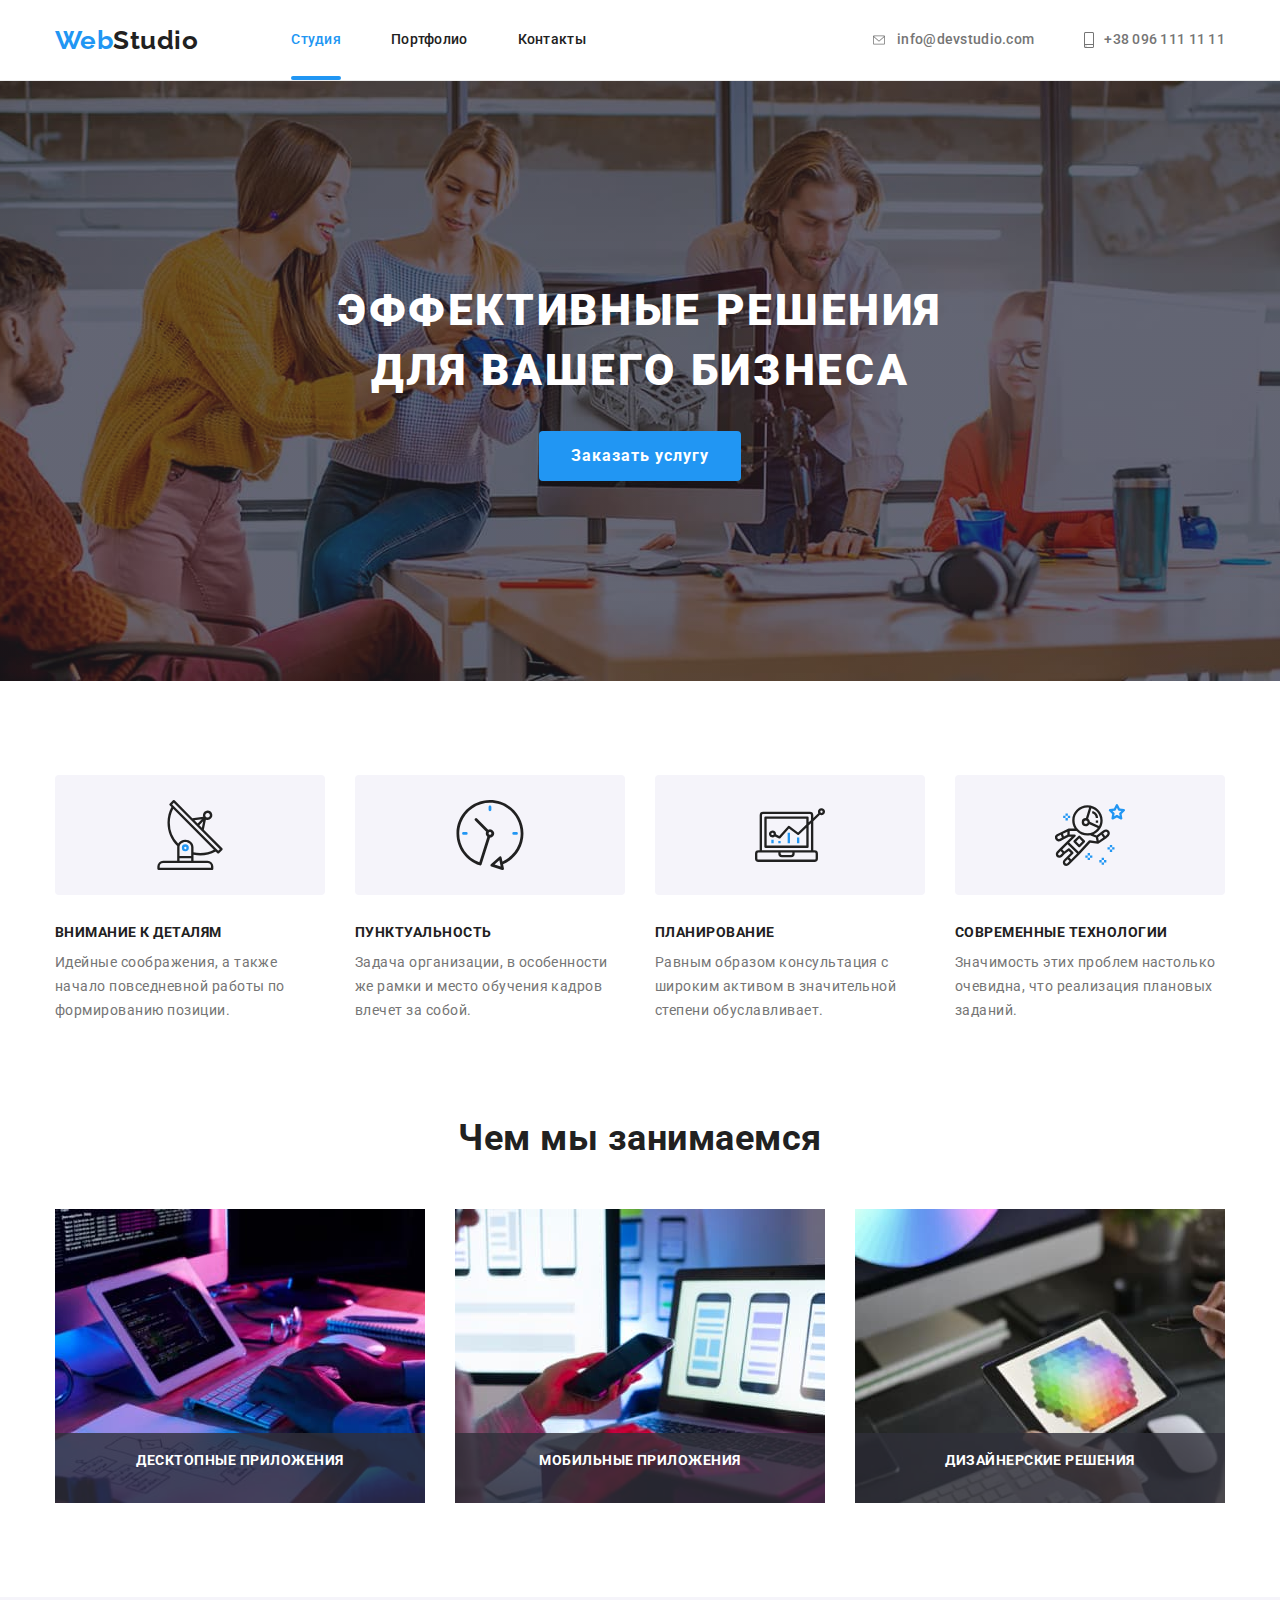
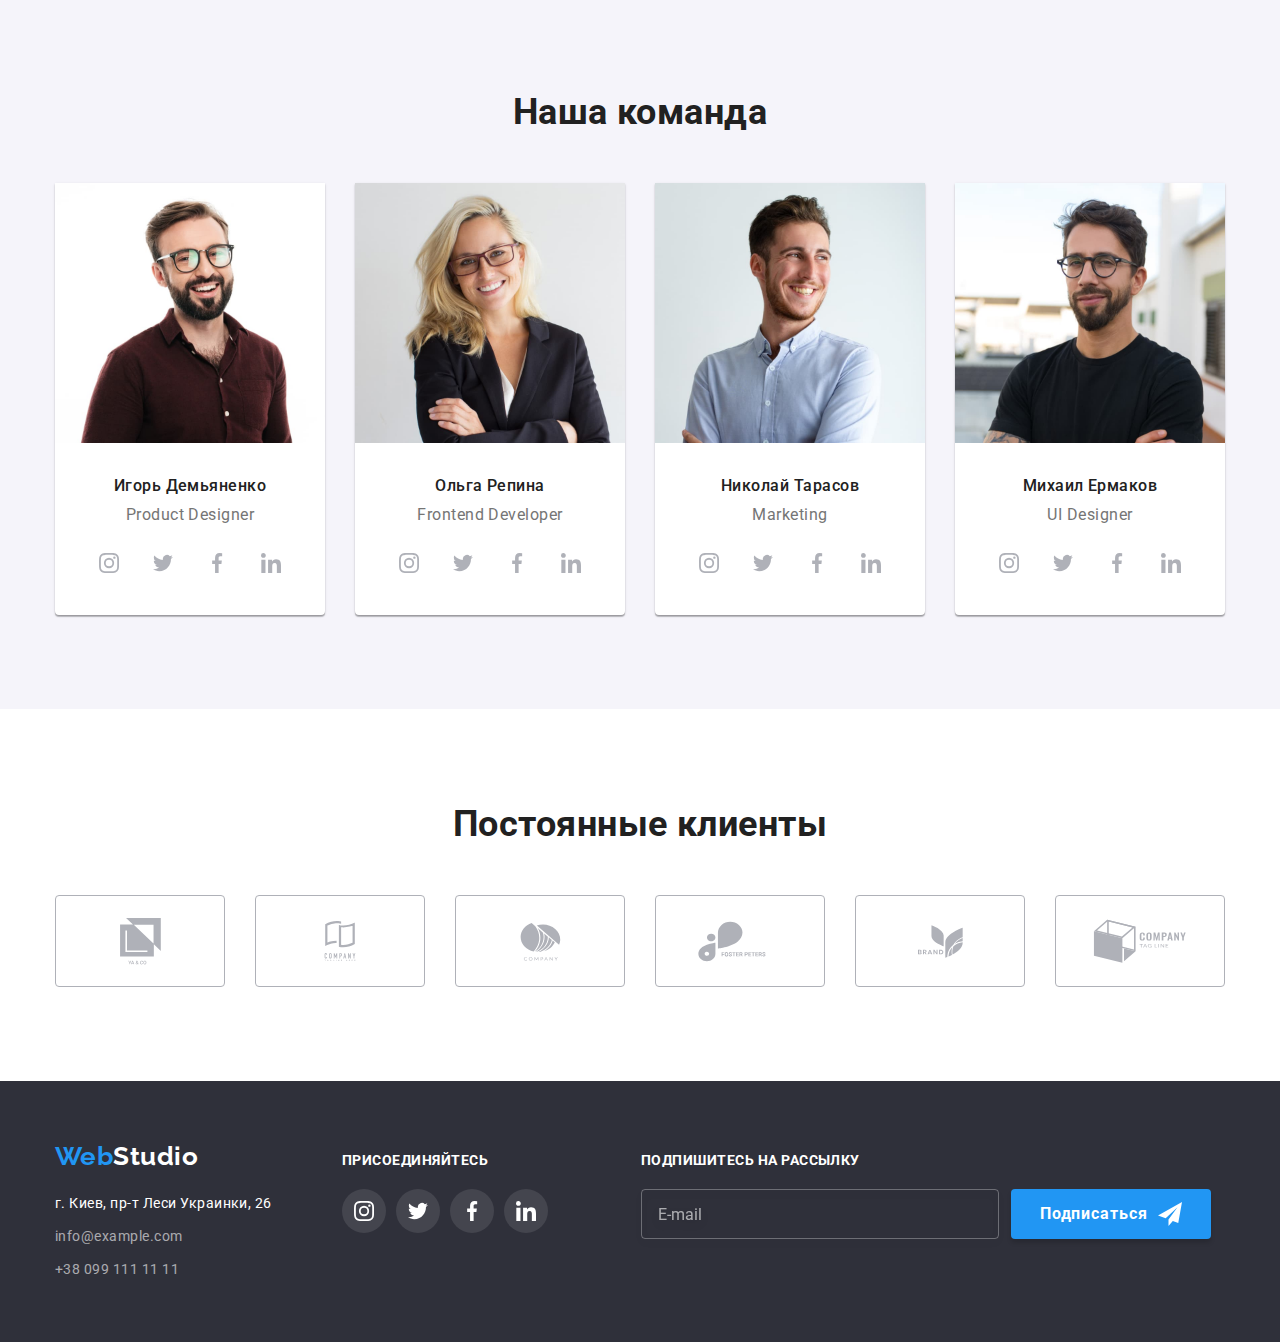
==== commit 7cbcdb22: "SCSS construction" ====
--- a/index.html
+++ b/index.html
@@ -15,7 +15,7 @@
       rel="stylesheet"
       href="https://cdnjs.cloudflare.com/ajax/libs/modern-normalize/1.1.0/modern-normalize.min.css"
     />
-    <link rel="stylesheet" href="./css/styles.css" />
+    <link rel="stylesheet" href="./css/main.min.css" />
   </head>
 
   <body>
--- a/css/main.min.css
+++ b/css/main.min.css
@@ -0,0 +1,2 @@
+:root{--primary-text-color: #212121;--secondary-text-color: #757575;--accent-color: #2196f3;--main-white: #ffffff;--dark-bg-color: #2f303a;--light-bg-color: #f5f4fa;--transition-duration: 250ms;--transition-timing-function: cubic-bezier(0.4, 0, 0.2, 1)}h1,h2,h3,h4,h5,h6{margin-top:0}p{margin-top:0}ul{padding:0;margin:0;list-style:none}body{color:var(--primary-text-color);background-color:var(--main-white, #fff);font-family:Roboto, sans-serif;letter-spacing:0.03em}.list{padding:0;margin:0;list-style:none}.link,.link:visited{text-decoration:none;font-family:inherit;-webkit-transition-property:color;transition-property:color;-webkit-transition-duration:var(--transition-duration);transition-duration:var(--transition-duration);-webkit-transition-timing-function:var(--transition-timing-function);transition-timing-function:var(--transition-timing-function)}.portfolio-link{text-decoration:none;color:inherit;font-family:inherit;-webkit-transition-property:color;transition-property:color;-webkit-transition-duration:var(--transition-duration);transition-duration:var(--transition-duration);-webkit-transition-timing-function:var(--transition-timing-function);transition-timing-function:var(--transition-timing-function)}.section:not(.work-areas){padding-top:94px;padding-bottom:94px}.button{border-radius:4px;min-width:200px;border:none;color:var(--main-white);background-color:var(--accent-color);font-family:inherit;font-weight:700;font-size:16px;line-height:1.88;letter-spacing:0.06em;cursor:pointer}.container{width:1200px;margin-left:auto;margin-right:auto;padding-left:15px;padding-right:15px}.section-title{margin-top:0;margin-bottom:50px;font-weight:700;font-size:36px;line-height:1.17;text-align:center}.block-title{margin-top:0;margin-bottom:20px;font-weight:700;font-size:14px;line-height:1.14;text-transform:uppercase;color:var(--main-white)}.modal-title{margin-top:0;margin-bottom:12px;text-align:center;font-weight:700;font-size:20px;line-height:1.15;color:var(--primary-text-color)}.header{background-color:#ffffff;border-bottom:1px solid #ececec}.site-nav{display:-webkit-box;display:-ms-flexbox;display:flex;-webkit-box-align:center;-ms-flex-align:center;align-items:center}.site-nav .link:hover,.site-nav .link:focus{color:var(--accent-color)}.logo{font-family:Raleway, sans-serif;font-weight:700;font-size:26px;line-height:1.19;text-decoration:none}.header__logo{color:var(--primary-text-color)}.logo__accent{color:var(--accent-color)}.footer__logo{display:block;margin-bottom:20px;color:var(--main-white)}.nav{display:-webkit-box;display:-ms-flexbox;display:flex;margin-left:93px}.nav__item{position:relative}.nav__item:not(:last-child){margin-right:50px}.nav__link{display:block;padding-top:32px;padding-bottom:32px;color:var(--primary-text-color);font-weight:500;font-size:14px;line-height:1.14;letter-spacing:0.02em}.nav .link.current{color:var(--accent-color)}.current::after{content:'';position:absolute;left:0;bottom:0;height:4px;width:100%;background:#2196f3;border-radius:2px}.contacts{display:-webkit-box;display:-ms-flexbox;display:flex;margin-left:auto}.contacts__item+.contacts__item{margin-left:50px}.contacts__link{display:-webkit-inline-box;display:-ms-inline-flexbox;display:inline-flex;-webkit-box-pack:center;-ms-flex-pack:center;justify-content:center;-webkit-box-align:center;-ms-flex-align:center;align-items:center;padding-top:32px;padding-bottom:32px;color:var(--secondary-text-color);font-weight:500;font-size:14px;line-height:1.14;letter-spacing:0.02em}.contacts__icon{fill:currentColor;margin-right:10px}.hidden-title,.visually-hidden{position:absolute;width:1px;height:1px;margin:-1px;border:0;padding:0;white-space:nowrap;-webkit-clip-path:inset(100%);clip-path:inset(100%);clip:rect(0 0 0 0);overflow:hidden}.hero{max-width:1600px;min-height:600px;margin-left:auto;margin-right:auto;padding-top:200px;padding-bottom:200px;background-color:#c4c4c4;background-image:-webkit-gradient(linear, left top, right top, from(rgba(47,48,58,0.4)), to(rgba(47,48,58,0.4))),url(../images/icons/fon.jpg);background-image:linear-gradient(to right, rgba(47,48,58,0.4), rgba(47,48,58,0.4)),url(../images/icons/fon.jpg);background-repeat:no-repeat;background-position:center;background-size:cover;text-align:center}.main-title{margin:0 auto;margin-bottom:30px;width:696px;color:var(--main-white);font-weight:900;font-size:44px;line-height:1.36;letter-spacing:0.06em;text-transform:uppercase}.hero__button{display:inline-block;padding:10px 32px}.skills-list{display:-webkit-box;display:-ms-flexbox;display:flex;-webkit-box-pack:justify;-ms-flex-pack:justify;justify-content:space-between}.skill{width:calc((100% - 3 * 30px) / 4)}.skill-icon{display:-webkit-box;display:-ms-flexbox;display:flex;-webkit-box-pack:center;-ms-flex-pack:center;justify-content:center;-webkit-box-align:center;-ms-flex-align:center;align-items:center;width:270px;height:120px;background-color:var(--light-bg-color);border-radius:4px;margin-top:0;margin-bottom:30px}.skills-list h3{margin-top:0;margin-bottom:10px;font-weight:700;font-size:14px;line-height:1.14;text-transform:uppercase}.skills-list p{margin-top:0;margin-bottom:0;color:var(--secondary-text-color);font-size:14px;line-height:1.71}.work-areas{margin-top:0;margin-bottom:0;padding-bottom:94px}.work-areas-list{display:-webkit-box;display:-ms-flexbox;display:flex;-webkit-box-pack:justify;-ms-flex-pack:justify;justify-content:space-between}.work-area-item{position:relative}.work-area-item img{display:block}.text-over{position:absolute;display:-webkit-box;display:-ms-flexbox;display:flex;-webkit-box-pack:center;-ms-flex-pack:center;justify-content:center;-webkit-box-align:center;-ms-flex-align:center;align-items:center;left:0;bottom:0;width:100%;height:70px;padding:27px;background-color:rgba(47,48,58,0.8);color:var(--main-white);font-weight:700;font-size:14px;line-height:1.14;text-transform:uppercase}.team{padding-top:94px;padding-bottom:94px;background-color:var(--light-bg-color)}.our-team{display:-webkit-box;display:-ms-flexbox;display:flex;-webkit-box-pack:justify;-ms-flex-pack:justify;justify-content:space-between}.team-member{background-color:var(--main-white);-webkit-box-shadow:0px 1px 3px rgba(0,0,0,0.12),0px 1px 1px rgba(0,0,0,0.14),0px 2px 1px rgba(0,0,0,0.2);box-shadow:0px 1px 3px rgba(0,0,0,0.12),0px 1px 1px rgba(0,0,0,0.14),0px 2px 1px rgba(0,0,0,0.2);border-radius:0px 0px 4px 4px}.description{padding-top:30px;padding-bottom:30px}.name{margin-top:0;margin-bottom:10px;font-weight:500;font-size:16px;line-height:1.18;text-align:center}.position{margin-top:0;margin-bottom:16px;color:var(--secondary-text-color);font-size:16px;line-height:1.18;text-align:center}.social-media-list{display:-webkit-box;display:-ms-flexbox;display:flex;-webkit-box-align:center;-ms-flex-align:center;align-items:center;-webkit-box-pack:center;-ms-flex-pack:center;justify-content:center}.social-media-list__icon+.social-media-list__icon{margin-left:10px}.social-media-list__link{display:-webkit-inline-box;display:-ms-inline-flexbox;display:inline-flex;-webkit-box-pack:center;-ms-flex-pack:center;justify-content:center;-webkit-box-align:center;-ms-flex-align:center;align-items:center;padding:0;width:44px;height:44px;border-radius:50%}.social-media-list__link--light{fill:#afb1b8;-webkit-transition:fill var(--transition-duration) var(--transition-timing-function),background-color var(--transition-duration) var(--transition-timing-function);transition:fill var(--transition-duration) var(--transition-timing-function),background-color var(--transition-duration) var(--transition-timing-function)}.social-media-list__link--light:hover,.social-media-list__link--light:focus{fill:var(--main-white);background-color:var(--accent-color)}.social-media-list__link--dark{fill:var(--main-white);background-color:rgba(255,255,255,0.1);-webkit-transition:background-color var(--transition-duration) var(--transition-timing-function);transition:background-color var(--transition-duration) var(--transition-timing-function)}.social-media-list__link--dark:hover,.social-media-list__link--dark:focus{background-color:var(--accent-color)}.clients{padding-top:94px;padding-bottom:94px}.clients-list{display:-webkit-box;display:-ms-flexbox;display:flex;-webkit-box-pack:justify;-ms-flex-pack:justify;justify-content:space-between}.client-company{display:-webkit-inline-box;display:-ms-inline-flexbox;display:inline-flex;-webkit-box-align:center;-ms-flex-align:center;align-items:center;-webkit-box-pack:center;-ms-flex-pack:center;justify-content:center;width:170px;height:92px;border:1px solid #afb1b8;border-radius:4px;fill:#afb1b8;-webkit-transition:fill var(--transition-duration) var(--transition-timing-function),border var(--transition-duration) var(--transition-timing-function);transition:fill var(--transition-duration) var(--transition-timing-function),border var(--transition-duration) var(--transition-timing-function)}.client-company:hover,.client-company:focus{fill:var(--accent-color);border:1px solid var(--accent-color)}.filter-list{padding-bottom:50px;display:-webkit-box;display:-ms-flexbox;display:flex;-webkit-box-pack:center;-ms-flex-pack:center;justify-content:center}.filter-list .item:not(:last-child){margin-right:8px}.filter-button{min-width:73px;padding:6px 22px;border:none;border-radius:4px;color:var(--primary-text-color);background-color:#f5f4fa;font-family:Roboto, sans-serif;font-style:normal;font-weight:500;font-size:16px;line-height:1.62;text-align:center;letter-spacing:0.03em;-webkit-transition:color var(--transition-duration) var(--transition-timing-function),background-color var(--transition-duration) var(--transition-timing-function),-webkit-box-shadow var(--transition-duration) var(--transition-timing-function);transition:color var(--transition-duration) var(--transition-timing-function),background-color var(--transition-duration) var(--transition-timing-function),-webkit-box-shadow var(--transition-duration) var(--transition-timing-function);transition:color var(--transition-duration) var(--transition-timing-function),background-color var(--transition-duration) var(--transition-timing-function),box-shadow var(--transition-duration) var(--transition-timing-function);transition:color var(--transition-duration) var(--transition-timing-function),background-color var(--transition-duration) var(--transition-timing-function),box-shadow var(--transition-duration) var(--transition-timing-function),-webkit-box-shadow var(--transition-duration) var(--transition-timing-function)}.filter-button:hover,.filter-button:focus{color:var(--main-white);background-color:var(--accent-color);cursor:pointer;-webkit-box-shadow:0px 3px 1px rgba(0,0,0,0.1),0px 1px 2px rgba(0,0,0,0.08),0px 2px 2px rgba(0,0,0,0.12);box-shadow:0px 3px 1px rgba(0,0,0,0.1),0px 1px 2px rgba(0,0,0,0.08),0px 2px 2px rgba(0,0,0,0.12)}.projects-list{display:-webkit-box;display:-ms-flexbox;display:flex;-ms-flex-wrap:wrap;flex-wrap:wrap}.projects-list-item{width:calc((100% - 60px) / 3);margin-right:30px;margin-bottom:30px}.projects-list-item:nth-child(3n){margin-right:0}.projects-list-item:nth-last-child(-n+3){margin-bottom:0}.project{display:block;-webkit-transition:-webkit-box-shadow var(--transition-duration) var(--transition-timing-function);transition:-webkit-box-shadow var(--transition-duration) var(--transition-timing-function);transition:box-shadow var(--transition-duration) var(--transition-timing-function);transition:box-shadow var(--transition-duration) var(--transition-timing-function), -webkit-box-shadow var(--transition-duration) var(--transition-timing-function)}.overlay{position:relative;overflow:hidden;display:-webkit-box;display:-ms-flexbox;display:flex}.project-description{position:absolute;top:0;left:0;display:-webkit-box;display:-ms-flexbox;display:flex;-webkit-box-pack:center;-ms-flex-pack:center;justify-content:center;-webkit-box-align:center;-ms-flex-align:center;align-items:center;width:100%;height:100%;padding:63px 24px;background-color:var(--accent-color);opacity:0.9;color:var(--main-white);font-size:18px;line-height:1.5;-webkit-transform:translateY(105%);transform:translateY(105%);-webkit-transition:-webkit-transform var(--transition-duration) var(--transition-timing-function);transition:-webkit-transform var(--transition-duration) var(--transition-timing-function);transition:transform var(--transition-duration) var(--transition-timing-function);transition:transform var(--transition-duration) var(--transition-timing-function), -webkit-transform var(--transition-duration) var(--transition-timing-function)}.project:hover,.project:focus{-webkit-box-shadow:0px 1px 1px rgba(0,0,0,0.12),0px 4px 4px rgba(0,0,0,0.06),1px 4px 6px rgba(0,0,0,0.16);box-shadow:0px 1px 1px rgba(0,0,0,0.12),0px 4px 4px rgba(0,0,0,0.06),1px 4px 6px rgba(0,0,0,0.16);cursor:pointer}.project:hover .project-description,.project:focus .project-description{-webkit-transform:translateY(0);transform:translateY(0)}.project>img{display:block}.projects-list-item .text{padding:20px 24px;border-bottom:1px solid #eeeeee;border-left:1px solid #eeeeee;border-right:1px solid #eeeeee}.project-title{margin-top:0;margin-bottom:4px;font-weight:700;font-size:18px;line-height:2;letter-spacing:0.06em}.project-type{margin-top:0;margin-bottom:0;color:var(--secondary-text-color);font-size:16px;line-height:1.88}.footer{padding-top:60px;padding-bottom:60px;background-color:var(--dark-bg-color)}.footer__flex{display:-webkit-box;display:-ms-flexbox;display:flex;-webkit-box-align:baseline;-ms-flex-align:baseline;align-items:baseline}.social-links{margin-left:70px}.address-list__item:not(:last-child){display:block;margin-bottom:9px}.address-list__link{color:rgba(255,255,255,0.6);font-style:normal;font-weight:400;font-size:14px;line-height:1.71}.address-list__link:hover,.address-list__link:focus{color:var(--accent-color)}.address-list__link--white{color:var(--main-white)}.subscription-form{margin-left:93px}.subscription-form__field{display:-webkit-box;display:-ms-flexbox;display:flex}.subscription-form__input{width:358px;height:50px;padding-left:16px;border:1px solid rgba(255,255,255,0.3);-webkit-filter:drop-shadow(0px 4px 4px rgba(0,0,0,0.15));filter:drop-shadow(0px 4px 4px rgba(0,0,0,0.15));border-radius:4px;background-color:transparent;color:var(--main-white);outline:none;cursor:pointer;-webkit-transition:border-color var(--transition-duration) var(--transition-timing-function);transition:border-color var(--transition-duration) var(--transition-timing-function)}.subscription-form__input::-webkit-input-placeholder{color:rgba(255,255,255,0.6)}.subscription-form__input:-ms-input-placeholder{color:rgba(255,255,255,0.6)}.subscription-form__input::-ms-input-placeholder{color:rgba(255,255,255,0.6)}.subscription-form__input::placeholder{color:rgba(255,255,255,0.6)}.subscription-form__input:hover,.subscription-form__input:focus{border-color:var(--accent-color)}.subscription-form__button{display:-webkit-box;display:-ms-flexbox;display:flex;-webkit-box-align:center;-ms-flex-align:center;align-items:center;-webkit-box-pack:center;-ms-flex-pack:center;justify-content:center;padding:10px;margin-left:12px;-webkit-box-shadow:0px 4px 4px rgba(0,0,0,0.15);box-shadow:0px 4px 4px rgba(0,0,0,0.15)}.subscription-form__icon{margin-left:10px}.backdrop{position:fixed;top:0;left:0;width:100%;height:100%;background-color:rgba(0,0,0,0.2);-webkit-transition:opacity 300ms var(--transition-timing-function),visibility 300ms var(--transition-timing-function);transition:opacity 300ms var(--transition-timing-function),visibility 300ms var(--transition-timing-function)}.backdrop.is-hidden{opacity:0;pointer-events:none;visibility:hidden}.backdrop.is-hidden .modal{-webkit-transform:translate(-50%, -50%) scale(0.5) rotate(360deg);transform:translate(-50%, -50%) scale(0.5) rotate(360deg)}.modal{position:absolute;z-index:1;top:50%;left:50%;-webkit-transform:translate(-50%, -50%) scale(1) rotate(0);transform:translate(-50%, -50%) scale(1) rotate(0);width:528px;min-height:581px;padding:40px 39px 40px 41px;background-color:var(--main-white);-webkit-box-shadow:0px 1px 3px rgba(0,0,0,0.12),0px 1px 1px rgba(0,0,0,0.14),0px 2px 1px rgba(0,0,0,0.2);box-shadow:0px 1px 3px rgba(0,0,0,0.12),0px 1px 1px rgba(0,0,0,0.14),0px 2px 1px rgba(0,0,0,0.2);border-radius:4px;-webkit-transition:-webkit-transform 300ms var(--transition-timing-function);transition:-webkit-transform 300ms var(--transition-timing-function);transition:transform 300ms var(--transition-timing-function);transition:transform 300ms var(--transition-timing-function), -webkit-transform 300ms var(--transition-timing-function)}.close-icon{display:-webkit-box;display:-ms-flexbox;display:flex;-webkit-box-pack:center;-ms-flex-pack:center;justify-content:center;-webkit-box-align:center;-ms-flex-align:center;align-items:center;position:absolute;top:8px;right:8px;width:30px;height:30px;background-color:transparent;border:1px solid rgba(0,0,0,0.1);border-radius:50%;cursor:pointer;-webkit-transition:fill var(--transition-duration) var(--transition-timing-function);transition:fill var(--transition-duration) var(--transition-timing-function)}.close-icon:hover,.close-icon:focus{fill:var(--accent-color)}.form-field{margin-bottom:10px}.input-wrap{position:relative}.modal-input{width:100%;height:40px;padding-left:42px;border:1px solid rgba(33,33,33,0.2);border-radius:4px;background-color:transparent;color:var(--primary-text-color);outline:none;cursor:pointer;-webkit-transition:border-color var(--transition-duration) var(--transition-timing-function);transition:border-color var(--transition-duration) var(--transition-timing-function)}.modal-input:focus,.modal-input:hover{border-color:var(--accent-color)}.modal-input:focus+.input-icon,.modal-input:hover+.input-icon{fill:var(--accent-color)}.input-icon{position:absolute;left:12px;top:50%;-webkit-transform:translateY(-50%);transform:translateY(-50%);-webkit-transition:fill var(--transition-duration) var(--transition-timing-function);transition:fill var(--transition-duration) var(--transition-timing-function)}.comments-field{margin-bottom:20px}.comments{resize:none;height:120px;padding:16px}.input-label{display:block;margin-bottom:4px;font-size:12px;line-height:1.17;letter-spacing:0.01em;color:var(--secondary-text-color)}.comments::-webkit-input-placeholder{color:rgba(117,117,117,0.5)}.comments:-ms-input-placeholder{color:rgba(117,117,117,0.5)}.comments::-ms-input-placeholder{color:rgba(117,117,117,0.5)}.comments::placeholder{color:rgba(117,117,117,0.5)}.send-button{display:-webkit-box;display:-ms-flexbox;display:flex;-webkit-box-pack:center;-ms-flex-pack:center;justify-content:center;margin-right:auto;margin-left:auto;padding:10px;-webkit-box-shadow:0px 4px 4px rgba(0,0,0,0.15);box-shadow:0px 4px 4px rgba(0,0,0,0.15);-webkit-transition:background-color var(--transition-duration) var(--transition-timing-function);transition:background-color var(--transition-duration) var(--transition-timing-function)}.send-button:hover,.send-button:focus{background-color:#188ce8}.agreement{margin-bottom:30px}.confirm-label{position:relative;display:-webkit-box;display:-ms-flexbox;display:flex;-webkit-box-align:center;-ms-flex-align:center;align-items:center;-webkit-box-pack:center;-ms-flex-pack:center;justify-content:center;font-size:14px;line-height:1.7;color:var(--secondary-text-color)}.confirm-label::before{content:'';width:16px;height:15px;border:2px solid var(--primary-text-color);border-radius:3px;margin-right:8px}.modal-check:checked+.confirm-label::before{background-color:var(--accent-color);background-image:url(../images/icons/check-icon.svg);background-repeat:no-repeat;background-position:center;background-size:contain;border:transparent}.modal-check:hover+.confirm-label::before,.modal-check:focus+.confirm-label::before{border-color:var(--accent-color)}.link.confirm-rools{margin-left:4px;color:var(--accent-color);line-height:0.85;border-bottom:1px solid var(--accent-color)}
+/*# sourceMappingURL=main.min.css.map */